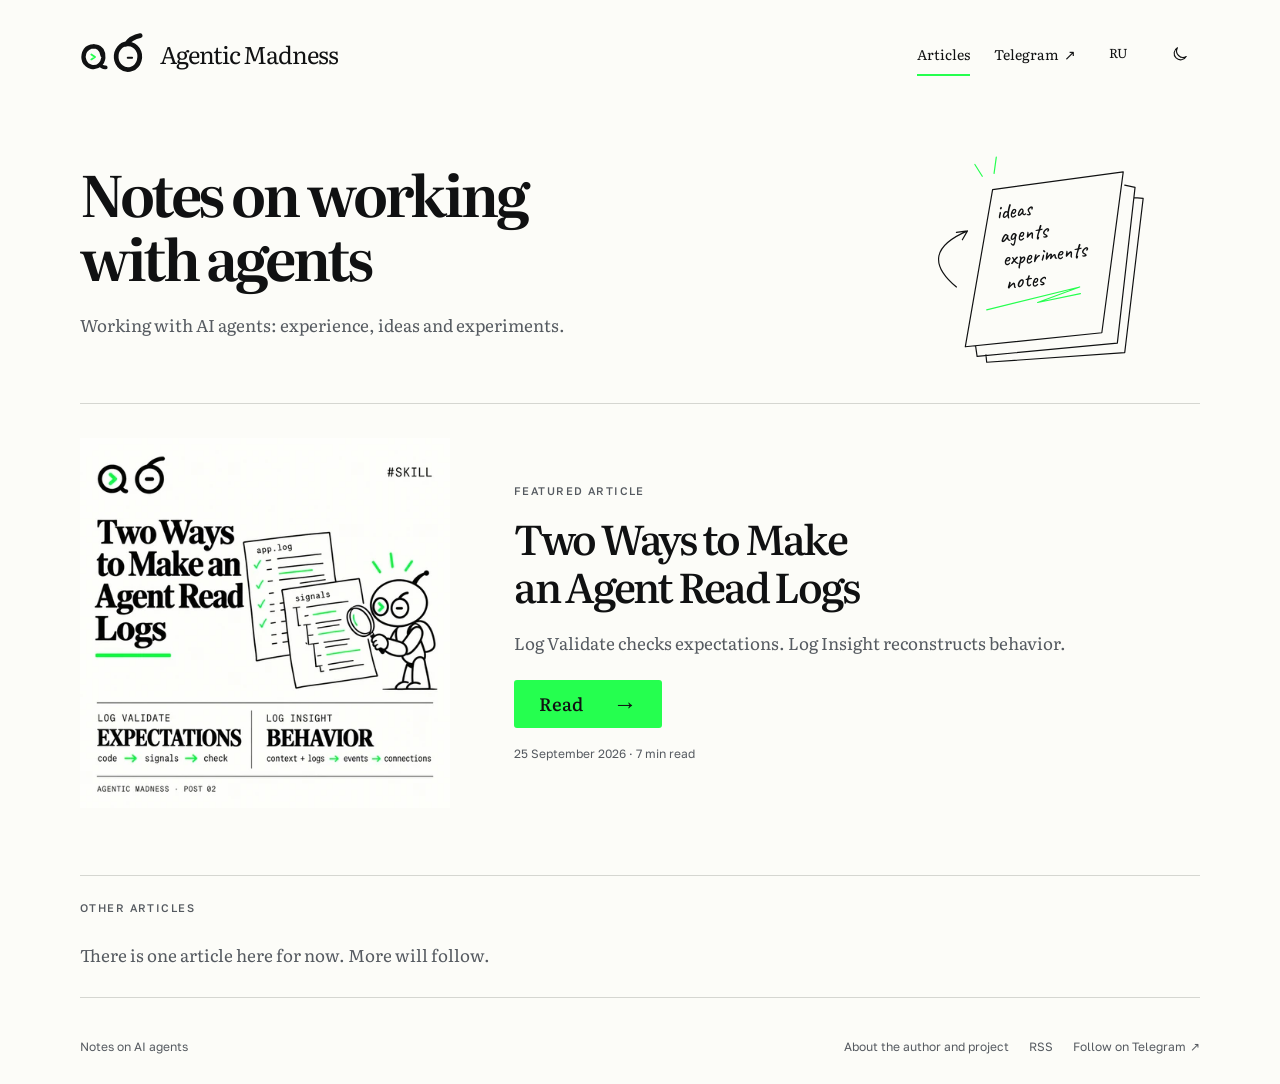
==== en/index.html @ c34b732c "Deploy agentic-madness.com" ====
<!DOCTYPE html><html lang="en" data-theme="light"><head><meta charset="utf-8"><meta name="viewport" content="width=device-width, initial-scale=1"><title>Agentic Madness — Practical Work with AI Agents</title><meta name="description" content="Working with AI agents: experience, ideas and experiments."><meta name="google-site-verification" content="QAlcIxzeUEj-Bz4RAMF-JlXkKNdyJYGy_0wqJb3vkJM"><meta name="yandex-verification" content="e8970f777efe10f8"><meta name="msvalidate.01" content="9D9E6ACCE65FF9F6845810A7A17249B0"><link rel="canonical" href="https://agentic-madness.com/en/"><link rel="alternate" hreflang="ru" href="https://agentic-madness.com/ru/"><link rel="alternate" hreflang="en" href="https://agentic-madness.com/en/"><link rel="alternate" hreflang="x-default" href="https://agentic-madness.com/en/"><link rel="icon" href="/favicon.svg" type="image/svg+xml"><link rel="alternate" type="application/rss+xml" title="Agentic Madness" href="/en/rss.xml"><meta property="og:type" content="website"><meta property="og:title" content="Agentic Madness — Practical Work with AI Agents"><meta property="og:description" content="Working with AI agents: experience, ideas and experiments."><meta property="og:url" content="https://agentic-madness.com/en/"><meta property="og:locale" content="en_US"><meta property="og:image" content="https://agentic-madness.com/media/02-log-analysis/cover-en.png"><meta property="og:image:alt" content="English cover — Two Ways to Make an Agent Read Logs, Log Validate and Log Insight"><meta property="og:image:width" content="1254"><meta property="og:image:height" content="1254"><meta name="twitter:card" content="summary_large_image"><meta name="twitter:title" content="Agentic Madness — Practical Work with AI Agents"><meta name="twitter:description" content="Working with AI agents: experience, ideas and experiments."><meta name="twitter:image" content="https://agentic-madness.com/media/02-log-analysis/cover-en.png"><meta name="twitter:image:alt" content="English cover — Two Ways to Make an Agent Read Logs, Log Validate and Log Insight"><script>
    // Set the saved choice before paint; first visits always start in light.
    let savedTheme;
    try { savedTheme = localStorage.getItem('ab-theme'); } catch {}
    document.documentElement.dataset.theme = savedTheme === 'dark' ? 'dark' : 'light';
  </script><link rel="stylesheet" href="/_astro/Base.CuRFUYdB.css"></head><body><div class="site"><a class="skip" href="#main">Skip to content</a><header class="site-head shell" id="top"><a class="brand" href="/en/" aria-label="Agentic Madness — home"><svg class="logo" viewBox="140 298 802 519" aria-hidden="true"><g transform="translate(-44.5 54)" fill="none" stroke-linecap="round" stroke-linejoin="round"><path d="M466 519 C458 437 397 395 323 411 C242 429 211 517 242 593 C274 669 371 692 434 638 C484 595 491 511 457 456 C424 405 349 392 286 429 C226 465 211 548 248 614" stroke="currentColor" stroke-width="53"></path><path d="M434 638 C452 661 477 674 507 671" stroke="currentColor" stroke-width="46"></path><path d="M674 430 C618 500 626 610 700 669 C780 733 897 689 926 586 C956 482 890 383 792 378 C743 375 701 394 674 430 M760 382 C805 323 868 287 939 274" stroke="currentColor" stroke-width="59"></path><path d="M327 509 L373 540 L327 571" stroke="#25FF4F" stroke-width="23"></path><path d="M782 550 H838" stroke="currentColor" stroke-width="23"></path></g></svg><span>Agentic Madness</span></a><div class="header-tools"><nav class="navigation" aria-label="Main navigation"><a class="active" href="/en/#posts">Articles</a><a class="external-link" href="https://t.me/agentic_madness" target="_blank" rel="noopener">Telegram <span class="external-arrow" aria-hidden="true">↗</span></a></nav><a class="language" href="/ru/" aria-label="Читать на русском" hreflang="ru" lang="ru"><span class="ink-link">RU</span></a><button class="theme-toggle" type="button" aria-label="Switch to dark theme" data-to-dark="Switch to dark theme" data-to-light="Switch to light theme" title="Switch to dark theme"><span class="moon"><svg viewBox="0 0 24 24" aria-hidden="true"><path d="M20.3 15.4A8.6 8.6 0 0 1 8.6 3.7 8.6 8.6 0 1 0 20.3 15.4Z"></path></svg></span><span class="sun"><svg viewBox="0 0 24 24" aria-hidden="true"><circle cx="12" cy="12" r="4"></circle><path d="M12 2v2m0 16v2M2 12h2m16 0h2M5 5l1.4 1.4m11.2 11.2L19 19M5 19l1.4-1.4M17.6 6.4 19 5"></path></svg></span></button></div></header><main id="main" class="home shell"><section class="sketch-intro"><div><h1>Notes on working with agents</h1><p>Working with AI agents: experience, ideas and experiments.</p></div><div class="notebook"><svg class="sketch sketch-notebook" data-ink-reveal viewBox="0 0 420 320" aria-hidden="true" focusable="false"><g fill="none" stroke="currentColor" stroke-width="1.6" stroke-linecap="round" stroke-linejoin="round"><path class="paper" d="M139 78 316 54 287 272 102 291Z M318 72l14 3-24 211-190 18-2-14 M331 89l12 1-25 209-187 13-1-10"/><path class="notebook-arrow" pathLength="1" d="M90 210q-55-46 15-76m-15 2 15-2-7 12"/><path class="green-pen notebook-underline" pathLength="1" d="m131 241 126-31-57 21 58-12"/><path class="green-pen" d="M125 60l-10-16m26 12 3-22"/><g class="hand-ink" lang="en" data-graphic-text fill="currentColor" stroke="none" transform="rotate(-7 200 160)"><text x="151" y="112">ideas</text><text x="151" y="144">agents</text><text x="151" y="176">experiments</text><text x="151" y="208">notes</text></g></g></svg>
</div></section><section class="lead-material" id="posts" aria-labelledby="feature-title"><a class="hero-sketch media-cover" href="/en/posts/two-ways-to-make-an-agent-read-logs/" aria-label="Read: Two Ways to Make an Agent Read Logs"><img class="cover-light" src="/media/02-log-analysis/cover-en.png.1254.webp" srcset="/media/02-log-analysis/cover-en.png.480.webp 480w, /media/02-log-analysis/cover-en.png.960.webp 960w, /media/02-log-analysis/cover-en.png.1254.webp 1254w" sizes="(max-width: 320px) calc(100vw - 40px), (max-width: 650px) 280px, (max-width: 1150px) calc(32vw - 23.04px), 370px" alt="English cover — Two Ways to Make an Agent Read Logs, Log Validate and Log Insight" width="1254" height="1254" fetchpriority="high"><img class="cover-dark" src="/media/02-log-analysis/cover-dark-en.png.1254.webp" srcset="/media/02-log-analysis/cover-dark-en.png.480.webp 480w, /media/02-log-analysis/cover-dark-en.png.960.webp 960w, /media/02-log-analysis/cover-dark-en.png.1254.webp 1254w" sizes="(max-width: 320px) calc(100vw - 40px), (max-width: 650px) 280px, (max-width: 1150px) calc(32vw - 23.04px), 370px" alt="" aria-hidden="true" width="1254" height="1254" fetchpriority="high" loading="lazy" decoding="async"></a><div class="feature-copy"><p class="kicker">Featured article</p><h2 id="feature-title"><a class="ink-link" href="/en/posts/two-ways-to-make-an-agent-read-logs/">Two Ways to Make an Agent Read Logs</a></h2><p class="teaser">Log Validate checks expectations. Log Insight reconstructs behavior.</p><a class="read" href="/en/posts/two-ways-to-make-an-agent-read-logs/">Read <span aria-hidden="true">→</span></a><p class="feature-meta"><time datetime="2026-09-25T00:00:00.000Z">25 September 2026</time> · 7 min read</p></div></section><section class="post-list" aria-labelledby="more-label"><h2 id="more-label" class="kicker">Other articles</h2><p class="post-empty">There is one article here for now. More will follow.</p></section></main><footer class="site-foot shell" data-astro-cid-nns7i3if><span data-astro-cid-nns7i3if>Notes on AI agents</span><div class="subscriptions" data-astro-cid-nns7i3if><a href="/en/about/" data-astro-cid-nns7i3if>About the author and project</a><a href="/en/rss.xml" data-astro-cid-nns7i3if>RSS</a><a class="external-link" href="https://t.me/agentic_madness" target="_blank" rel="noopener" data-astro-cid-nns7i3if>Follow on Telegram <span class="external-arrow" aria-hidden="true" data-astro-cid-nns7i3if>↗</span></a></div></footer></div><script type="module">var e=document.querySelector(`.theme-toggle`);if(e){let t=()=>{let t=document.documentElement.dataset.theme===`dark`?e.dataset.toLight:e.dataset.toDark;e.setAttribute(`aria-label`,t),e.title=t};e.addEventListener(`click`,()=>{let e=document.documentElement.dataset.theme===`dark`?`light`:`dark`;document.documentElement.dataset.themeMotion=`ready`,document.documentElement.dataset.theme=e;try{localStorage.setItem(`ab-theme`,e)}catch{}t()}),t()}if(!matchMedia(`(prefers-reduced-motion: reduce)`).matches){let e=new IntersectionObserver(t=>{for(let n of t)!n.isIntersecting||n.intersectionRatio<.2||(n.target.dataset.inkState=`drawn`,e.unobserve(n.target))},{threshold:.2});document.querySelectorAll(`[data-ink-reveal]`).forEach(t=>e.observe(t))}</script></body></html>
---- _astro/Base.CuRFUYdB.css ----
.site-foot[data-astro-cid-nns7i3if]{flex-wrap:wrap}.subscriptions[data-astro-cid-nns7i3if]{flex-wrap:wrap;gap:20px;display:flex}@font-face{font-family:Golos Text;font-style:normal;font-weight:400 900;font-display:swap;src:url(/_astro/font-01.mKek_fSS.woff2)format("woff2");unicode-range:U+301,U+400-45F,U+490-491,U+4B0-4B1,U+2116}@font-face{font-family:Golos Text;font-style:normal;font-weight:400 900;font-display:swap;src:url(/_astro/font-02.BS5oQT7X.woff2)format("woff2");unicode-range:U+??,U+131,U+152-153,U+2BB-2BC,U+2C6,U+2DA,U+2DC,U+304,U+308,U+329,U+2000-206F,U+20AC,U+2122,U+2191,U+2193,U+2212,U+2215,U+FEFF,U+FFFD}@font-face{font-family:Literata;font-style:normal;font-weight:400 900;font-display:swap;src:url(/_astro/font-03.DNk1XsNi.woff2)format("woff2");unicode-range:U+301,U+400-45F,U+490-491,U+4B0-4B1,U+2116}@font-face{font-family:Literata;font-style:normal;font-weight:400 900;font-display:swap;src:url(/_astro/font-04.Cedbco83.woff2)format("woff2");unicode-range:U+??,U+131,U+152-153,U+2BB-2BC,U+2C6,U+2DA,U+2DC,U+304,U+308,U+329,U+2000-206F,U+20AC,U+2122,U+2191,U+2193,U+2212,U+2215,U+FEFF,U+FFFD}@font-face{font-family:Caveat;font-style:normal;font-weight:400 700;font-display:swap;src:url(/_astro/caveat.8jBGxy3y.ttf)format("truetype")}:root{color-scheme:light;--bg:#fcfcf8;--fg:#101112;--dim:#555a60;--line:#d5d6d1;--soft:#f0f1eb;--green:#25ff4f;--focus:#08772a;--outside:#eeefe9;--grid:#c5c9c1;color:var(--fg);background:var(--bg);font-family:Golos Text,Arial,sans-serif}:root[data-theme=dark]{color-scheme:dark;--bg:#101112;--fg:#fcfcf8;--dim:#b8bcc1;--line:#34383b;--soft:#202326;--focus:#25ff4f;--outside:#08090a;--grid:#303438}*{box-sizing:border-box}body{margin:0}html{scroll-padding-top:24px}a{color:inherit;text-decoration:none}button{font:inherit;color:inherit}button,a,summary{touch-action:manipulation}h1,h2,h3,p{margin:0}button,summary{-webkit-tap-highlight-color:transparent}:focus-visible{outline:2px solid var(--focus);outline-offset:5px;border-radius:2px}::selection{color:#101112;background:#25ff4f}.skip{z-index:10;border:1px solid var(--fg);background:var(--bg);padding:12px 18px;position:absolute;top:12px;left:20px;transform:translateY(-180%)}.skip:focus{transform:none}.header-tools{align-items:center;gap:22px;display:flex}.navigation{align-items:center;gap:24px;font-size:13px;display:flex}.navigation a{align-items:center;min-height:44px;display:inline-flex}.navigation .active{box-shadow:inset 0 -2px var(--green)}.language{place-items:center;min-width:40px;height:44px;font-size:12px;display:grid}.theme-toggle{border:1px solid var(--line);cursor:pointer;background:0 0;border-radius:50%;place-items:center;width:40px;height:40px;display:grid}.theme-toggle svg{fill:none;stroke:currentColor;stroke-width:1.5px;stroke-linecap:round;stroke-linejoin:round;width:18px;height:18px;display:block}.sun,[data-theme=dark] .moon{display:none}[data-theme=dark] .sun{display:block}.kicker{letter-spacing:.06em;color:var(--dim);text-transform:uppercase;font:400 11px/1.5 Consolas,monospace}.meta{color:var(--dim);flex-wrap:wrap;gap:16px;font:12px/1.5 Golos Text,Arial,sans-serif;display:flex}.meta>span:first-child{font-family:Consolas,monospace}.feature-meta{color:var(--dim);font:12px/1.6 Golos Text,Arial,sans-serif}.cover{width:100%;height:auto;display:block}.cover-link{display:block}.mobile-contents{display:none}.prose{overflow-wrap:break-word}.prose a{text-decoration:underline;text-decoration-color:var(--dim);text-underline-offset:4px}.prose ul,.prose ol{padding-left:24px}.prose li+li{margin-top:10px}.prose li::marker{color:var(--dim)}.prose code{background:var(--soft);overflow-wrap:anywhere;border-radius:2px;padding:2px 5px;font:.85em/1.5 Consolas,monospace}.prose h2,.prose h3{scroll-margin-top:24px}.prose video{aspect-ratio:16/5;object-fit:contain;background:#fff;width:100%;height:auto;display:block}.video-start{cursor:pointer;text-underline-offset:4px;min-height:44px;text-decoration:underline;text-decoration-color:var(--dim);background:0 0;border:0;padding:12px 0;font:500 12px/1.5 Golos Text,Arial,sans-serif}.prose figcaption{color:var(--dim);margin-top:4px;font:12px/1.55 Golos Text,Arial,sans-serif}.site-foot{color:var(--dim);justify-content:space-between;gap:24px;font:12px/1.5 Golos Text,Arial,sans-serif;display:flex}.site-foot a{margin-block:-10px;padding-block:10px}.back-link{min-height:40px;padding-block:12px;font:12px/1.5 Golos Text,Arial,sans-serif;display:inline-block}.article-end{border-top:1px solid var(--line);justify-content:space-between;align-items:center;gap:20px;margin-top:42px;padding-top:22px;font:13px/1.5 Golos Text,Arial,sans-serif;display:flex}.article-end>a:first-child{padding-block:12px}@media (hover:hover){.entry:hover h3,.section-nav a:hover,.reading-route>a:hover{text-underline-offset:5px;text-decoration:underline}.theme-toggle:hover{border-color:var(--fg)}}@media (width<=650px){.header-tools{display:contents}.site-head{flex-wrap:wrap;align-content:start;gap:6px;padding-top:16px}.brand{min-height:44px;margin-right:auto}.navigation{flex-basis:100%;order:3;gap:24px;margin-top:3px}.language{min-width:34px}.theme-toggle{width:38px;height:38px}.meta{gap:10px 14px;font-size:11px}.site-foot{gap:16px;font-size:11px}.mobile-contents{border-block:1px solid var(--line);margin:24px 0 30px;font:14px/1.5 Golos Text,Arial,sans-serif;display:block}.mobile-contents summary{cursor:pointer;padding:16px 0}.mobile-contents nav{flex-direction:column;padding-bottom:14px;display:flex}.mobile-contents a{min-height:44px;padding:12px 0}.mobile-contents .subheading{padding-left:12px;font-size:12px}.article-end{flex-wrap:wrap}.prose figcaption{font-size:11px}}.site{flex-direction:column;min-height:100svh;display:flex}.shell{width:min(1120px,100% - 96px);margin-inline:auto}.site-head{justify-content:space-between;align-items:center;gap:28px;min-height:108px;display:flex}.brand{letter-spacing:-.045em;white-space:nowrap;align-items:center;gap:16px;font:400 24px/1.3 Literata,Georgia,serif;display:inline-flex}.brand svg{flex:none;width:64px;height:44px}.navigation{font-family:Literata,Georgia,serif;font-size:14px}.theme-toggle{border-color:#0000}.language{font-family:Literata,Georgia,serif;font-size:13px}.sketch-intro{border-bottom:1px solid var(--line);grid-template-columns:minmax(0,1fr) 310px;align-items:center;gap:58px;padding:24px 0 35px;display:grid}.sketch-intro h1{letter-spacing:-.055em;text-wrap:balance;max-width:740px;font:650 57px/1.12 Literata,Georgia,serif}.sketch-intro p{color:var(--dim);max-width:690px;margin-top:22px;font:17px/1.65 Literata,Georgia,serif}.sketch{width:100%;height:auto;display:block;overflow:visible}.hand-ink{font:500 29px Caveat,cursive}.hand-ink .file-label{font:14px Consolas,monospace}.paper{fill:var(--bg)}.green-pen{stroke:var(--green)}.accent-node{fill:var(--green);stroke:var(--fg)}.lead-material{grid-template-columns:370px minmax(0,1fr);align-items:center;gap:64px;padding:34px 0 39px;display:grid}.hero-sketch .hand-ink{font-size:25px}.lead-material h2{letter-spacing:-.055em;text-wrap:balance;max-width:650px;margin:14px 0 19px;font:550 41px/1.17 Literata,Georgia,serif}.kicker{letter-spacing:.13em;font:500 11px/1.5 Golos Text,Arial,sans-serif}.teaser{color:var(--dim);max-width:570px;font:17px/1.65 Literata,Georgia,serif}.read{background:var(--green);color:#101112;border-radius:3px;align-items:center;gap:30px;min-height:48px;margin-top:23px;padding:10px 25px;font:500 18px/1.5 Literata,Georgia,serif;display:inline-flex}.read span{font:24px/1 Caveat,cursive}.feature-meta{margin-top:16px}.site-foot{margin-top:auto;padding:40px 0 28px}.article-layout{grid-template-columns:minmax(0,750px) 205px;justify-content:center;gap:100px;padding-top:22px;display:grid}.article{min-width:0}.article-head .back-link{margin-bottom:12px}.article-head h1{letter-spacing:-.06em;text-wrap:balance;margin:18px 0 22px;font:650 51px/1.13 Literata,Georgia,serif}.article-deck{color:var(--dim);margin-bottom:36px;font:19px/1.65 Literata,Georgia,serif}.contents{padding-top:240px}.contents-inner{position:sticky;top:32px}.margin-note{color:var(--focus);border-left:1px solid var(--green);margin-bottom:48px;padding-left:18px;font:500 36px/1.04 Caveat,cursive;transform:rotate(-4deg)}.margin-note svg{fill:none;width:150px;height:40px;stroke:var(--green);stroke-width:1.7px;stroke-linecap:round;display:block}.contents nav{flex-direction:column;gap:5px;margin-top:13px;display:flex}.contents nav a{color:var(--dim);padding:7px 0;font:13px/1.5 Golos Text,Arial,sans-serif}.contents .subheading{padding-left:12px;font-size:11px}.to-top{color:var(--dim);margin-top:22px;padding-block:10px;font:12px/1.5 Golos Text,Arial,sans-serif;display:inline-block}.prose{font:400 18px/1.8 Literata,Georgia,serif}.prose>p,.prose>ul,.prose>ol{margin-bottom:23px}.prose h2{letter-spacing:-.045em;margin:43px 0 18px;font:550 34px/1.3 Literata,Georgia,serif}.prose h2:first-child{margin-top:0}.prose h3{letter-spacing:-.04em;margin:35px 0 18px;font:550 25px/1.35 Literata,Georgia,serif}.prose strong{font-weight:600}.prose blockquote{border-left:2px solid var(--green);margin:27px 0;padding:8px 0 8px 21px;font-size:18px;line-height:1.65}.prose figure{margin:30px 0}.chapter-drawing{max-width:620px;margin:26px auto 30px}.flow{width:100%;height:auto;display:block}.flow-labels{text-align:center;color:var(--dim);grid-template-columns:repeat(3,minmax(0,1fr));gap:16px;font:500 22px/1.3 Caveat,cursive;display:grid}@media (width<=1150px){.shell{width:calc(100% - 72px)}.sketch-intro{grid-template-columns:minmax(0,1fr) 240px;gap:40px}.sketch-intro h1{font-size:49px}.lead-material{grid-template-columns:32% minmax(0,1fr);gap:40px}.lead-material h2{font-size:37px}.article-layout{grid-template-columns:minmax(0,730px) 165px;gap:56px}.article-head h1{font-size:45px}.header-tools{gap:14px}.navigation{gap:19px}.brand{font-size:21px}.brand svg{width:56px;height:39px}.margin-note{font-size:32px}}@media (width<=900px){.brand{gap:12px;font-size:19px}.brand svg{width:48px;height:34px}.article-layout{max-width:730px;display:block}.contents{display:none}.mobile-contents{border-block:1px solid var(--line);margin:24px 0 30px;font:14px/1.5 Golos Text,Arial,sans-serif;display:block}.mobile-contents summary{cursor:pointer;padding:16px 0}.mobile-contents nav{flex-direction:column;padding-bottom:14px;display:flex}.mobile-contents a{min-height:44px;padding:12px 0}.mobile-contents .subheading{padding-left:12px;font-size:12px}.article-deck{margin-bottom:0}.sketch-intro{grid-template-columns:minmax(0,1fr) 190px;gap:20px}.sketch-intro h1{font-size:40px}.lead-material{gap:26px}.lead-material h2{font-size:33px}.sketch-intro p,.teaser{font-size:16px}}@media (width<=650px){.shell{width:calc(100% - 40px)}.site-head{min-height:119px}.brand{gap:9px;font-size:17px}.brand svg{width:42px;height:29px}.navigation{font-size:13px}.sketch-intro{padding:28px 0;display:block;position:relative}.sketch-intro h1{max-width:400px;font-size:37px;line-height:1.15}.sketch-intro p{max-width:400px;margin-top:16px;font-size:15px}.notebook{width:175px;margin:10px 0 -5px auto}.lead-material{flex-direction:column;align-items:stretch;gap:18px;padding:29px 0;display:flex}.hero-sketch{align-self:center;width:280px;max-width:100%}.feature-copy{order:-1}.lead-material h2{max-width:420px;margin:13px 0 17px;font-size:31px}.teaser{font-size:16px}.read{gap:22px;margin-top:20px;padding:9px 22px;font-size:16px}.feature-meta{margin-top:13px;font-size:11px}.article-layout{padding-top:18px}.article-head h1{margin:16px 0 20px;font-size:34px;line-height:1.17}.article-deck{font-size:17px;line-height:1.65}.prose{font-size:17px;line-height:1.8}.prose h2{margin-top:36px;font-size:29px}.prose h3{margin-top:30px;font-size:23px}.prose blockquote{padding-left:16px;font-size:17px}.prose figure{margin-block:25px}.chapter-drawing{margin:21px 0 25px}.flow-labels{gap:8px;font-size:18px}.site-foot{padding:34px 0 24px}}.entry .sketch path{stroke-width:4px}.media-cover{aspect-ratio:1;min-width:0;display:grid}.media-cover img{object-fit:contain;width:100%;height:100%;display:block}.media-cover:focus-visible{outline-offset:8px}.post-list{border-top:1px solid var(--line);margin-top:28px}.post-list>h2{padding:24px 0 8px}.post-empty{border-bottom:1px solid var(--line);color:var(--dim);padding:16px 0 28px;font:17px/1.65 Literata,Georgia,serif}.post-entry{border-bottom:1px solid var(--line);grid-template-columns:32px 100px minmax(0,1fr) 24px;align-items:center;gap:32px;padding:24px 0;display:grid}.post-entry img{width:100%;height:auto}.post-entry h3{letter-spacing:-.04em;font:500 26px/1.3 Literata,Georgia,serif}.post-entry p{color:var(--dim);margin-top:8px;font:16px/1.6 Literata,Georgia,serif}.post-entry>.post-arrow{color:var(--focus);font:30px Caveat,cursive}.post-entry .feature-meta{font:12px/1.6 Golos Text,Arial,sans-serif}.next-article{border-top:1px solid var(--line);gap:12px;margin-top:24px;padding-top:24px;font:22px/1.4 Literata,Georgia,serif;display:grid}.prose img{max-width:100%;height:auto;display:block}.prose pre{background:var(--soft);border:1px solid var(--line);max-width:100%;margin:25px 0;padding:18px;font:14px/1.65 Consolas,monospace;overflow-x:auto}.prose pre code{font:inherit;white-space:pre;overflow-wrap:normal;background:0 0;padding:0}.prose table{border-collapse:collapse;max-width:100%;margin:25px 0;font-size:15px;display:block;overflow-x:auto}.prose th,.prose td{border-bottom:1px solid var(--line);text-align:left;padding:12px 16px}.prose th{font-weight:600}@media (width<=650px){.post-entry{grid-template-columns:24px 56px minmax(0,1fr);gap:18px}.post-entry>.post-arrow{display:none}.post-entry h3{font-size:21px}.post-entry p{font-size:14px}.post-entry .feature-meta{font-size:11px}.next-article{font-size:20px}}.contents-label{-webkit-box-decoration-break:clone;box-decoration-break:clone;padding-bottom:6px}.contents nav a[aria-current=location],.mobile-contents a[aria-current=location]{color:var(--fg)}[aria-current=location] .contents-label{background-image:var(--contents-stroke);background-position:0 100%;background-repeat:no-repeat;background-size:100% 8px}:is(.contents,.mobile-contents) nav a:nth-child(4n+1){--contents-stroke:url("data:image/svg+xml,%3Csvg xmlns='http://www.w3.org/2000/svg' viewBox='0 0 180 10' preserveAspectRatio='none'%3E%3Cpath d='M2 6.6L43 5.7L87 5.5L133 4.9L178 5L175 6.3L132 6.8L87 7.2L43 7.4L3 7.6Z' fill='%2325FF4F'/%3E%3C/svg%3E")}:is(.contents,.mobile-contents) nav a:nth-child(4n+2){--contents-stroke:url("data:image/svg+xml,%3Csvg xmlns='http://www.w3.org/2000/svg' viewBox='0 0 180 10' preserveAspectRatio='none'%3E%3Cpath d='M3 4.7L47 4.9L91 5.4L138 5.5L177 6.1L176 7.2L137 7.2L90 7L46 6.9L4 5.7Z' fill='%2325FF4F'/%3E%3C/svg%3E")}:is(.contents,.mobile-contents) nav a:nth-child(4n+3){--contents-stroke:url("data:image/svg+xml,%3Csvg xmlns='http://www.w3.org/2000/svg' viewBox='0 0 180 10' preserveAspectRatio='none'%3E%3Cpath d='M2 5.9L50 5.4L103 5.7L148 5.2L176 5.4L174 6.5L147 6.8L103 7.5L49 7.2L3 6.9Z' fill='%2325FF4F'/%3E%3C/svg%3E")}:is(.contents,.mobile-contents) nav a:nth-child(4n+4){--contents-stroke:url("data:image/svg+xml,%3Csvg xmlns='http://www.w3.org/2000/svg' viewBox='0 0 180 10' preserveAspectRatio='none'%3E%3Cpath d='M4 5.2L46 5.6L96 5.3L140 5.8L175 5.5L172 6.5L139 7.3L95 6.9L45 7.4L5 6.2Z' fill='%2325FF4F'/%3E%3C/svg%3E")}.video-preview{position:relative}.prose .video-poster{object-fit:contain;opacity:1;pointer-events:none;background:#fff;width:100%;height:100%;position:absolute;inset:0}.prose .video-poster[hidden]{display:none}.media-cover>img{grid-area:1/1}.post-entry>img{grid-area:1/2}.cover-dark,:root[data-theme=dark] .cover-light{opacity:0;pointer-events:none}:root[data-theme=dark] .cover-dark{opacity:1}:root{--link-stroke:url("data:image/svg+xml,%3Csvg xmlns='http://www.w3.org/2000/svg' viewBox='0 0 180 10' preserveAspectRatio='none'%3E%3Cpath d='M2 6.6L43 5.7L87 5.5L133 4.9L178 5L175 6.3L132 6.8L87 7.2L43 7.4L3 7.6Z' fill='%2325FF4F'/%3E%3C/svg%3E")}.ink-link{background:var(--link-stroke) no-repeat left bottom / 0% 7px;-webkit-box-decoration-break:clone;box-decoration-break:clone;padding-bottom:.16em}a:focus-visible .ink-link,a.ink-link:focus-visible{background-size:100% 7px}.external-link{align-items:center;gap:.35em;display:inline-flex}.external-link:focus-visible{color:var(--focus)}.external-arrow,.read span{display:inline-block}.read:focus-visible span{transform:translate(4px)}.post-number{font-variant-numeric:tabular-nums;color:var(--dim);align-self:start;padding-top:5px;font:14px/1.5 Golos Text,Arial,sans-serif}.post-entry:focus-visible .post-arrow{opacity:1;transform:none}.article-note{float:right;border-left:1px solid var(--green);width:175px;color:var(--focus);margin:6px 0 18px 28px;padding-left:14px;font:500 28px/1.15 Caveat,cursive;transform:rotate(-2deg)}.article-note svg{fill:none;width:130px;height:18px;stroke:var(--green);stroke-width:2px;stroke-linecap:round;margin-top:5px;display:block}.prose :is(h2,h3,figure,.chapter-drawing){clear:both}@media (hover:hover){.external-link:hover{color:var(--focus)}a:hover .ink-link,a.ink-link:hover{background-size:100% 7px}.read:hover span{transform:translate(4px)}.post-entry .post-arrow{opacity:0;transform:translate(-5px)}.post-entry:is(:hover,:focus-visible) .post-arrow{opacity:1;transform:none}}@media (width<=650px){.post-number{font-size:11px}.article-note{float:none;width:fit-content;max-width:calc(100% - 18px);margin:22px 0 22px 18px;font-size:26px}}@media (prefers-reduced-motion:no-preference){.external-link{transition:color .18s ease-out}.external-arrow{transition:transform .18s ease-out}.external-link:focus-visible .external-arrow{transform:translate(2px,-2px)}@media (hover:hover){.external-link:hover .external-arrow{transform:translate(2px,-2px)}}.ink-link{transition:background-size .18s ease-out}.read span{transition:transform .18s ease-out}.post-entry .post-arrow{transition:opacity .18s ease-out,transform .18s ease-out}[aria-current=location] .contents-label{animation:.16s ease-out contents-ink}.sketch-notebook[data-ink-state=drawn] :is(.notebook-arrow,.notebook-underline),.article-note[data-ink-state=drawn] path{stroke-dasharray:1;animation:.42s ease-out backwards pen-stroke}.sketch-notebook[data-ink-state=drawn] .notebook-underline{animation-duration:.28s;animation-delay:.42s}:root[data-theme-motion=ready],:root[data-theme-motion=ready] :where(.paper,.accent-node,.kicker,.meta,.feature-meta,.sketch-intro p,.teaser,.post-entry p,.post-number,.post-empty,.article-deck,.contents nav a,.mobile-contents a,.margin-note,.article-note,.to-top,.back-link,.site-foot,.flow-labels,.prose figcaption,.prose code,.prose pre,.theme-toggle,.sketch-intro,.post-list,.post-entry,.article-end,.next-article,.mobile-contents){transition:color .18s ease-out,background-color .18s ease-out,border-color .18s ease-out,fill .18s ease-out,stroke .18s ease-out}:root[data-theme-motion=ready] .theme-toggle svg{animation:.2s ease-out theme-ink}:root[data-theme-motion=ready] :is(.cover-light,.cover-dark){transition:opacity .18s ease-out}}@keyframes pen-stroke{0%{stroke-dashoffset:1px}to{stroke-dashoffset:0}}@keyframes contents-ink{0%{background-size:0% 8px}to{background-size:100% 8px}}@keyframes theme-ink{0%{opacity:.5;transform:rotate(-25deg)}to{opacity:1;transform:rotate(0)}}@media (prefers-reduced-motion:reduce){.read:is(:hover,:focus-visible) span,.post-entry .post-arrow{transform:none}}
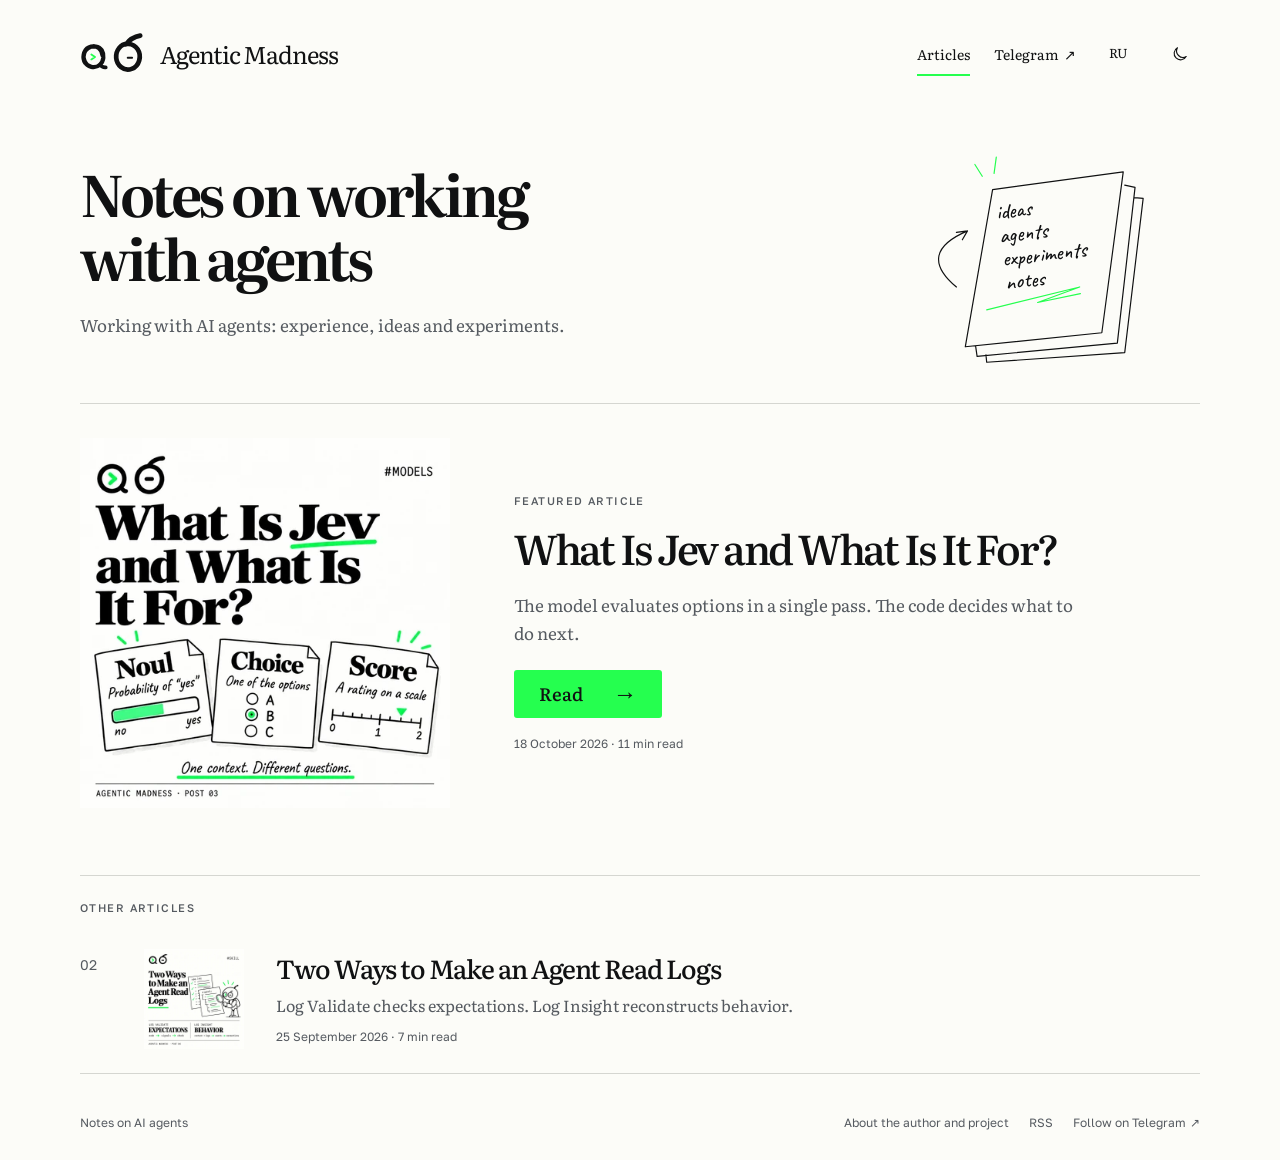
==== commit dd7710ec: "Deploy agentic-madness.com" ====
--- a/en/index.html
+++ b/en/index.html
@@ -1,7 +1,7 @@
-<!DOCTYPE html><html lang="en" data-theme="light"><head><meta charset="utf-8"><meta name="viewport" content="width=device-width, initial-scale=1"><title>Agentic Madness — Practical Work with AI Agents</title><meta name="description" content="Working with AI agents: experience, ideas and experiments."><meta name="google-site-verification" content="QAlcIxzeUEj-Bz4RAMF-JlXkKNdyJYGy_0wqJb3vkJM"><meta name="yandex-verification" content="e8970f777efe10f8"><meta name="msvalidate.01" content="9D9E6ACCE65FF9F6845810A7A17249B0"><link rel="canonical" href="https://agentic-madness.com/en/"><link rel="alternate" hreflang="ru" href="https://agentic-madness.com/ru/"><link rel="alternate" hreflang="en" href="https://agentic-madness.com/en/"><link rel="alternate" hreflang="x-default" href="https://agentic-madness.com/en/"><link rel="icon" href="/favicon.svg" type="image/svg+xml"><link rel="alternate" type="application/rss+xml" title="Agentic Madness" href="/en/rss.xml"><meta property="og:type" content="website"><meta property="og:title" content="Agentic Madness — Practical Work with AI Agents"><meta property="og:description" content="Working with AI agents: experience, ideas and experiments."><meta property="og:url" content="https://agentic-madness.com/en/"><meta property="og:locale" content="en_US"><meta property="og:image" content="https://agentic-madness.com/media/02-log-analysis/cover-en.png"><meta property="og:image:alt" content="English cover — Two Ways to Make an Agent Read Logs, Log Validate and Log Insight"><meta property="og:image:width" content="1254"><meta property="og:image:height" content="1254"><meta name="twitter:card" content="summary_large_image"><meta name="twitter:title" content="Agentic Madness — Practical Work with AI Agents"><meta name="twitter:description" content="Working with AI agents: experience, ideas and experiments."><meta name="twitter:image" content="https://agentic-madness.com/media/02-log-analysis/cover-en.png"><meta name="twitter:image:alt" content="English cover — Two Ways to Make an Agent Read Logs, Log Validate and Log Insight"><script>
+<!DOCTYPE html><html lang="en" data-theme="light"><head><meta charset="utf-8"><meta name="viewport" content="width=device-width, initial-scale=1"><title>Agentic Madness — Practical Work with AI Agents</title><meta name="description" content="Working with AI agents: experience, ideas and experiments."><meta name="google-site-verification" content="QAlcIxzeUEj-Bz4RAMF-JlXkKNdyJYGy_0wqJb3vkJM"><meta name="yandex-verification" content="e8970f777efe10f8"><meta name="msvalidate.01" content="9D9E6ACCE65FF9F6845810A7A17249B0"><link rel="canonical" href="https://agentic-madness.com/en/"><link rel="alternate" hreflang="ru" href="https://agentic-madness.com/ru/"><link rel="alternate" hreflang="en" href="https://agentic-madness.com/en/"><link rel="alternate" hreflang="x-default" href="https://agentic-madness.com/en/"><link rel="icon" href="/favicon.svg" type="image/svg+xml"><link rel="alternate" type="application/rss+xml" title="Agentic Madness" href="/en/rss.xml"><meta property="og:type" content="website"><meta property="og:title" content="Agentic Madness — Practical Work with AI Agents"><meta property="og:description" content="Working with AI agents: experience, ideas and experiments."><meta property="og:url" content="https://agentic-madness.com/en/"><meta property="og:locale" content="en_US"><meta property="og:image" content="https://agentic-madness.com/media/03-jev-01/covers/cover-en.png"><meta property="og:image:alt" content="What Is Jev and What Is It For: three cards for Noul, Choice and Score show a yes probability, an option choice and a rating scale."><meta property="og:image:width" content="1254"><meta property="og:image:height" content="1254"><meta name="twitter:card" content="summary_large_image"><meta name="twitter:title" content="Agentic Madness — Practical Work with AI Agents"><meta name="twitter:description" content="Working with AI agents: experience, ideas and experiments."><meta name="twitter:image" content="https://agentic-madness.com/media/03-jev-01/covers/cover-en.png"><meta name="twitter:image:alt" content="What Is Jev and What Is It For: three cards for Noul, Choice and Score show a yes probability, an option choice and a rating scale."><script>
     // Set the saved choice before paint; first visits always start in light.
     let savedTheme;
     try { savedTheme = localStorage.getItem('ab-theme'); } catch {}
     document.documentElement.dataset.theme = savedTheme === 'dark' ? 'dark' : 'light';
-  </script><link rel="stylesheet" href="/_astro/Base.CuRFUYdB.css"></head><body><div class="site"><a class="skip" href="#main">Skip to content</a><header class="site-head shell" id="top"><a class="brand" href="/en/" aria-label="Agentic Madness — home"><svg class="logo" viewBox="140 298 802 519" aria-hidden="true"><g transform="translate(-44.5 54)" fill="none" stroke-linecap="round" stroke-linejoin="round"><path d="M466 519 C458 437 397 395 323 411 C242 429 211 517 242 593 C274 669 371 692 434 638 C484 595 491 511 457 456 C424 405 349 392 286 429 C226 465 211 548 248 614" stroke="currentColor" stroke-width="53"></path><path d="M434 638 C452 661 477 674 507 671" stroke="currentColor" stroke-width="46"></path><path d="M674 430 C618 500 626 610 700 669 C780 733 897 689 926 586 C956 482 890 383 792 378 C743 375 701 394 674 430 M760 382 C805 323 868 287 939 274" stroke="currentColor" stroke-width="59"></path><path d="M327 509 L373 540 L327 571" stroke="#25FF4F" stroke-width="23"></path><path d="M782 550 H838" stroke="currentColor" stroke-width="23"></path></g></svg><span>Agentic Madness</span></a><div class="header-tools"><nav class="navigation" aria-label="Main navigation"><a class="active" href="/en/#posts">Articles</a><a class="external-link" href="https://t.me/agentic_madness" target="_blank" rel="noopener">Telegram <span class="external-arrow" aria-hidden="true">↗</span></a></nav><a class="language" href="/ru/" aria-label="Читать на русском" hreflang="ru" lang="ru"><span class="ink-link">RU</span></a><button class="theme-toggle" type="button" aria-label="Switch to dark theme" data-to-dark="Switch to dark theme" data-to-light="Switch to light theme" title="Switch to dark theme"><span class="moon"><svg viewBox="0 0 24 24" aria-hidden="true"><path d="M20.3 15.4A8.6 8.6 0 0 1 8.6 3.7 8.6 8.6 0 1 0 20.3 15.4Z"></path></svg></span><span class="sun"><svg viewBox="0 0 24 24" aria-hidden="true"><circle cx="12" cy="12" r="4"></circle><path d="M12 2v2m0 16v2M2 12h2m16 0h2M5 5l1.4 1.4m11.2 11.2L19 19M5 19l1.4-1.4M17.6 6.4 19 5"></path></svg></span></button></div></header><main id="main" class="home shell"><section class="sketch-intro"><div><h1>Notes on working with agents</h1><p>Working with AI agents: experience, ideas and experiments.</p></div><div class="notebook"><svg class="sketch sketch-notebook" data-ink-reveal viewBox="0 0 420 320" aria-hidden="true" focusable="false"><g fill="none" stroke="currentColor" stroke-width="1.6" stroke-linecap="round" stroke-linejoin="round"><path class="paper" d="M139 78 316 54 287 272 102 291Z M318 72l14 3-24 211-190 18-2-14 M331 89l12 1-25 209-187 13-1-10"/><path class="notebook-arrow" pathLength="1" d="M90 210q-55-46 15-76m-15 2 15-2-7 12"/><path class="green-pen notebook-underline" pathLength="1" d="m131 241 126-31-57 21 58-12"/><path class="green-pen" d="M125 60l-10-16m26 12 3-22"/><g class="hand-ink" lang="en" data-graphic-text fill="currentColor" stroke="none" transform="rotate(-7 200 160)"><text x="151" y="112">ideas</text><text x="151" y="144">agents</text><text x="151" y="176">experiments</text><text x="151" y="208">notes</text></g></g></svg>
-</div></section><section class="lead-material" id="posts" aria-labelledby="feature-title"><a class="hero-sketch media-cover" href="/en/posts/two-ways-to-make-an-agent-read-logs/" aria-label="Read: Two Ways to Make an Agent Read Logs"><img class="cover-light" src="/media/02-log-analysis/cover-en.png.1254.webp" srcset="/media/02-log-analysis/cover-en.png.480.webp 480w, /media/02-log-analysis/cover-en.png.960.webp 960w, /media/02-log-analysis/cover-en.png.1254.webp 1254w" sizes="(max-width: 320px) calc(100vw - 40px), (max-width: 650px) 280px, (max-width: 1150px) calc(32vw - 23.04px), 370px" alt="English cover — Two Ways to Make an Agent Read Logs, Log Validate and Log Insight" width="1254" height="1254" fetchpriority="high"><img class="cover-dark" src="/media/02-log-analysis/cover-dark-en.png.1254.webp" srcset="/media/02-log-analysis/cover-dark-en.png.480.webp 480w, /media/02-log-analysis/cover-dark-en.png.960.webp 960w, /media/02-log-analysis/cover-dark-en.png.1254.webp 1254w" sizes="(max-width: 320px) calc(100vw - 40px), (max-width: 650px) 280px, (max-width: 1150px) calc(32vw - 23.04px), 370px" alt="" aria-hidden="true" width="1254" height="1254" fetchpriority="high" loading="lazy" decoding="async"></a><div class="feature-copy"><p class="kicker">Featured article</p><h2 id="feature-title"><a class="ink-link" href="/en/posts/two-ways-to-make-an-agent-read-logs/">Two Ways to Make an Agent Read Logs</a></h2><p class="teaser">Log Validate checks expectations. Log Insight reconstructs behavior.</p><a class="read" href="/en/posts/two-ways-to-make-an-agent-read-logs/">Read <span aria-hidden="true">→</span></a><p class="feature-meta"><time datetime="2026-09-25T00:00:00.000Z">25 September 2026</time> · 7 min read</p></div></section><section class="post-list" aria-labelledby="more-label"><h2 id="more-label" class="kicker">Other articles</h2><p class="post-empty">There is one article here for now. More will follow.</p></section></main><footer class="site-foot shell" data-astro-cid-nns7i3if><span data-astro-cid-nns7i3if>Notes on AI agents</span><div class="subscriptions" data-astro-cid-nns7i3if><a href="/en/about/" data-astro-cid-nns7i3if>About the author and project</a><a href="/en/rss.xml" data-astro-cid-nns7i3if>RSS</a><a class="external-link" href="https://t.me/agentic_madness" target="_blank" rel="noopener" data-astro-cid-nns7i3if>Follow on Telegram <span class="external-arrow" aria-hidden="true" data-astro-cid-nns7i3if>↗</span></a></div></footer></div><script type="module">var e=document.querySelector(`.theme-toggle`);if(e){let t=()=>{let t=document.documentElement.dataset.theme===`dark`?e.dataset.toLight:e.dataset.toDark;e.setAttribute(`aria-label`,t),e.title=t};e.addEventListener(`click`,()=>{let e=document.documentElement.dataset.theme===`dark`?`light`:`dark`;document.documentElement.dataset.themeMotion=`ready`,document.documentElement.dataset.theme=e;try{localStorage.setItem(`ab-theme`,e)}catch{}t()}),t()}if(!matchMedia(`(prefers-reduced-motion: reduce)`).matches){let e=new IntersectionObserver(t=>{for(let n of t)!n.isIntersecting||n.intersectionRatio<.2||(n.target.dataset.inkState=`drawn`,e.unobserve(n.target))},{threshold:.2});document.querySelectorAll(`[data-ink-reveal]`).forEach(t=>e.observe(t))}</script></body></html>+  </script><link rel="stylesheet" href="/_astro/Base.DkuzZ1Ej.css"></head><body><div class="site"><a class="skip" href="#main">Skip to content</a><header class="site-head shell" id="top"><a class="brand" href="/en/" aria-label="Agentic Madness — home"><svg class="logo" viewBox="140 298 802 519" aria-hidden="true"><g transform="translate(-44.5 54)" fill="none" stroke-linecap="round" stroke-linejoin="round"><path d="M466 519 C458 437 397 395 323 411 C242 429 211 517 242 593 C274 669 371 692 434 638 C484 595 491 511 457 456 C424 405 349 392 286 429 C226 465 211 548 248 614" stroke="currentColor" stroke-width="53"></path><path d="M434 638 C452 661 477 674 507 671" stroke="currentColor" stroke-width="46"></path><path d="M674 430 C618 500 626 610 700 669 C780 733 897 689 926 586 C956 482 890 383 792 378 C743 375 701 394 674 430 M760 382 C805 323 868 287 939 274" stroke="currentColor" stroke-width="59"></path><path d="M327 509 L373 540 L327 571" stroke="#25FF4F" stroke-width="23"></path><path d="M782 550 H838" stroke="currentColor" stroke-width="23"></path></g></svg><span>Agentic Madness</span></a><div class="header-tools"><nav class="navigation" aria-label="Main navigation"><a class="active" href="/en/#posts">Articles</a><a class="external-link" href="https://t.me/agentic_madness" target="_blank" rel="noopener">Telegram <span class="external-arrow" aria-hidden="true">↗</span></a></nav><a class="language" href="/ru/" aria-label="Читать на русском" hreflang="ru" lang="ru"><span class="ink-link">RU</span></a><button class="theme-toggle" type="button" aria-label="Switch to dark theme" data-to-dark="Switch to dark theme" data-to-light="Switch to light theme" title="Switch to dark theme"><span class="moon"><svg viewBox="0 0 24 24" aria-hidden="true"><path d="M20.3 15.4A8.6 8.6 0 0 1 8.6 3.7 8.6 8.6 0 1 0 20.3 15.4Z"></path></svg></span><span class="sun"><svg viewBox="0 0 24 24" aria-hidden="true"><circle cx="12" cy="12" r="4"></circle><path d="M12 2v2m0 16v2M2 12h2m16 0h2M5 5l1.4 1.4m11.2 11.2L19 19M5 19l1.4-1.4M17.6 6.4 19 5"></path></svg></span></button></div></header><main id="main" class="home shell"><section class="sketch-intro"><div><h1>Notes on working with agents</h1><p>Working with AI agents: experience, ideas and experiments.</p></div><div class="notebook"><svg class="sketch sketch-notebook" data-ink-reveal viewBox="0 0 420 320" aria-hidden="true" focusable="false"><g fill="none" stroke="currentColor" stroke-width="1.6" stroke-linecap="round" stroke-linejoin="round"><path class="paper" d="M139 78 316 54 287 272 102 291Z M318 72l14 3-24 211-190 18-2-14 M331 89l12 1-25 209-187 13-1-10"/><path class="notebook-arrow" pathLength="1" d="M90 210q-55-46 15-76m-15 2 15-2-7 12"/><path class="green-pen notebook-underline" pathLength="1" d="m131 241 126-31-57 21 58-12"/><path class="green-pen" d="M125 60l-10-16m26 12 3-22"/><g class="hand-ink" lang="en" data-graphic-text fill="currentColor" stroke="none" transform="rotate(-7 200 160)"><text x="151" y="112">ideas</text><text x="151" y="144">agents</text><text x="151" y="176">experiments</text><text x="151" y="208">notes</text></g></g></svg>
+</div></section><section class="lead-material" id="posts" aria-labelledby="feature-title"><a class="hero-sketch media-cover" href="/en/posts/what-is-jev-and-what-is-it-for/" aria-label="Read: What Is Jev and What Is It For?"><img class="cover-light" src="/media/03-jev-01/covers/cover-en.png.1254.webp" srcset="/media/03-jev-01/covers/cover-en.png.480.webp 480w, /media/03-jev-01/covers/cover-en.png.960.webp 960w, /media/03-jev-01/covers/cover-en.png.1254.webp 1254w" sizes="(max-width: 320px) calc(100vw - 40px), (max-width: 650px) 280px, (max-width: 1150px) calc(32vw - 23.04px), 370px" alt="What Is Jev and What Is It For: three cards for Noul, Choice and Score show a yes probability, an option choice and a rating scale." width="1254" height="1254" fetchpriority="high"><img class="cover-dark" src="/media/03-jev-01/covers/cover-dark-en.png.1254.webp" srcset="/media/03-jev-01/covers/cover-dark-en.png.480.webp 480w, /media/03-jev-01/covers/cover-dark-en.png.960.webp 960w, /media/03-jev-01/covers/cover-dark-en.png.1254.webp 1254w" sizes="(max-width: 320px) calc(100vw - 40px), (max-width: 650px) 280px, (max-width: 1150px) calc(32vw - 23.04px), 370px" alt="" aria-hidden="true" width="1254" height="1254" fetchpriority="high" loading="lazy" decoding="async"></a><div class="feature-copy"><p class="kicker">Featured article</p><h2 id="feature-title"><a class="ink-link" href="/en/posts/what-is-jev-and-what-is-it-for/">What Is Jev and What Is It For?</a></h2><p class="teaser">The model evaluates options in a single pass. The code decides what to do next.</p><a class="read" href="/en/posts/what-is-jev-and-what-is-it-for/">Read <span aria-hidden="true">→</span></a><p class="feature-meta"><time datetime="2026-10-18T00:00:00.000Z">18 October 2026</time> · 11 min read</p></div></section><section class="post-list" aria-labelledby="more-label"><h2 id="more-label" class="kicker">Other articles</h2><a class="post-entry" href="/en/posts/two-ways-to-make-an-agent-read-logs/"><span class="post-number" aria-hidden="true">02</span><img class="cover-light" src="/media/02-log-analysis/cover-en.png.1254.webp" srcset="/media/02-log-analysis/cover-en.png.480.webp 480w, /media/02-log-analysis/cover-en.png.960.webp 960w, /media/02-log-analysis/cover-en.png.1254.webp 1254w" sizes="(max-width: 650px) 56px, 100px" alt="English cover — Two Ways to Make an Agent Read Logs, Log Validate and Log Insight" width="1254" height="1254" loading="lazy" decoding="async"><img class="cover-dark" src="/media/02-log-analysis/cover-dark-en.png.1254.webp" srcset="/media/02-log-analysis/cover-dark-en.png.480.webp 480w, /media/02-log-analysis/cover-dark-en.png.960.webp 960w, /media/02-log-analysis/cover-dark-en.png.1254.webp 1254w" sizes="(max-width: 650px) 56px, 100px" alt="" aria-hidden="true" width="1254" height="1254" loading="lazy" decoding="async"><div><h3><span class="ink-link">Two Ways to Make an Agent Read Logs</span></h3><p>Log Validate checks expectations. Log Insight reconstructs behavior.</p><p class="feature-meta"><time datetime="2026-09-25T00:00:00.000Z">25 September 2026</time> · 7 min read</p></div><span class="post-arrow" aria-hidden="true">→</span></a></section></main><footer class="site-foot shell" data-astro-cid-nns7i3if><span data-astro-cid-nns7i3if>Notes on AI agents</span><div class="subscriptions" data-astro-cid-nns7i3if><a href="/en/about/" data-astro-cid-nns7i3if>About the author and project</a><a href="/en/rss.xml" data-astro-cid-nns7i3if>RSS</a><a class="external-link" href="https://t.me/agentic_madness" target="_blank" rel="noopener" data-astro-cid-nns7i3if>Follow on Telegram <span class="external-arrow" aria-hidden="true" data-astro-cid-nns7i3if>↗</span></a></div></footer></div><script type="module">var e=document.querySelector(`.theme-toggle`);if(e){let t=()=>{let t=document.documentElement.dataset.theme===`dark`?e.dataset.toLight:e.dataset.toDark;e.setAttribute(`aria-label`,t),e.title=t};e.addEventListener(`click`,()=>{let e=document.documentElement.dataset.theme===`dark`?`light`:`dark`;document.documentElement.dataset.themeMotion=`ready`,document.documentElement.dataset.theme=e;try{localStorage.setItem(`ab-theme`,e)}catch{}t()}),t()}if(!matchMedia(`(prefers-reduced-motion: reduce)`).matches){let e=new IntersectionObserver(t=>{for(let n of t)!n.isIntersecting||n.intersectionRatio<.2||(n.target.dataset.inkState=`drawn`,e.unobserve(n.target))},{threshold:.2});document.querySelectorAll(`[data-ink-reveal]`).forEach(t=>e.observe(t))}</script></body></html>
--- a/_astro/Base.DkuzZ1Ej.css
+++ b/_astro/Base.DkuzZ1Ej.css
@@ -0,0 +1 @@
+.site-foot[data-astro-cid-nns7i3if]{flex-wrap:wrap}.subscriptions[data-astro-cid-nns7i3if]{flex-wrap:wrap;gap:20px;display:flex}@font-face{font-family:Golos Text;font-style:normal;font-weight:400 900;font-display:swap;src:url(/_astro/font-01.mKek_fSS.woff2)format("woff2");unicode-range:U+301,U+400-45F,U+490-491,U+4B0-4B1,U+2116}@font-face{font-family:Golos Text;font-style:normal;font-weight:400 900;font-display:swap;src:url(/_astro/font-02.BS5oQT7X.woff2)format("woff2");unicode-range:U+??,U+131,U+152-153,U+2BB-2BC,U+2C6,U+2DA,U+2DC,U+304,U+308,U+329,U+2000-206F,U+20AC,U+2122,U+2191,U+2193,U+2212,U+2215,U+FEFF,U+FFFD}@font-face{font-family:Literata;font-style:normal;font-weight:400 900;font-display:swap;src:url(/_astro/font-03.DNk1XsNi.woff2)format("woff2");unicode-range:U+301,U+400-45F,U+490-491,U+4B0-4B1,U+2116}@font-face{font-family:Literata;font-style:normal;font-weight:400 900;font-display:swap;src:url(/_astro/font-04.Cedbco83.woff2)format("woff2");unicode-range:U+??,U+131,U+152-153,U+2BB-2BC,U+2C6,U+2DA,U+2DC,U+304,U+308,U+329,U+2000-206F,U+20AC,U+2122,U+2191,U+2193,U+2212,U+2215,U+FEFF,U+FFFD}@font-face{font-family:Caveat;font-style:normal;font-weight:400 700;font-display:swap;src:url(/_astro/caveat.8jBGxy3y.ttf)format("truetype")}:root{color-scheme:light;--bg:#fcfcf8;--fg:#101112;--dim:#555a60;--line:#d5d6d1;--soft:#f0f1eb;--green:#25ff4f;--focus:#08772a;--outside:#eeefe9;--grid:#c5c9c1;color:var(--fg);background:var(--bg);font-family:Golos Text,Arial,sans-serif}:root[data-theme=dark]{color-scheme:dark;--bg:#101112;--fg:#fcfcf8;--dim:#b8bcc1;--line:#34383b;--soft:#202326;--focus:#25ff4f;--outside:#08090a;--grid:#303438}*{box-sizing:border-box}body{margin:0}html{scroll-padding-top:24px}a{color:inherit;text-decoration:none}button{font:inherit;color:inherit}button,a,summary{touch-action:manipulation}h1,h2,h3,p{margin:0}button,summary{-webkit-tap-highlight-color:transparent}:focus-visible{outline:2px solid var(--focus);outline-offset:5px;border-radius:2px}::selection{color:var(--fg);background:#25ff4f4d}.skip{z-index:10;border:1px solid var(--fg);background:var(--bg);padding:12px 18px;position:absolute;top:12px;left:20px;transform:translateY(-180%)}.skip:focus{transform:none}.header-tools{align-items:center;gap:22px;display:flex}.navigation{align-items:center;gap:24px;font-size:13px;display:flex}.navigation a{align-items:center;min-height:44px;display:inline-flex}.navigation .active{box-shadow:inset 0 -2px var(--green)}.language{place-items:center;min-width:40px;height:44px;font-size:12px;display:grid}.theme-toggle{border:1px solid var(--line);cursor:pointer;background:0 0;border-radius:50%;place-items:center;width:40px;height:40px;display:grid}.theme-toggle svg{fill:none;stroke:currentColor;stroke-width:1.5px;stroke-linecap:round;stroke-linejoin:round;width:18px;height:18px;display:block}.sun,[data-theme=dark] .moon{display:none}[data-theme=dark] .sun{display:block}.kicker{letter-spacing:.06em;color:var(--dim);text-transform:uppercase;font:400 11px/1.5 Consolas,monospace}.meta{color:var(--dim);flex-wrap:wrap;gap:16px;font:12px/1.5 Golos Text,Arial,sans-serif;display:flex}.meta>span:first-child{font-family:Consolas,monospace}.feature-meta{color:var(--dim);font:12px/1.6 Golos Text,Arial,sans-serif}.cover{width:100%;height:auto;display:block}.cover-link{display:block}.mobile-contents{display:none}.prose{overflow-wrap:break-word}.prose a{text-decoration:underline;text-decoration-color:var(--dim);text-underline-offset:4px}.prose ul,.prose ol{padding-left:24px}.prose li+li{margin-top:10px}.prose li::marker{color:var(--dim)}.prose code{background:var(--soft);overflow-wrap:anywhere;border-radius:2px;padding:2px 5px;font:.85em/1.5 Consolas,monospace}.prose h2,.prose h3{scroll-margin-top:24px}.prose video{object-fit:contain;background:#fff;width:100%;height:auto;display:block}.prose figcaption{color:var(--dim);margin-top:4px;font:12px/1.55 Golos Text,Arial,sans-serif}.site-foot{color:var(--dim);justify-content:space-between;gap:24px;font:12px/1.5 Golos Text,Arial,sans-serif;display:flex}.site-foot a{margin-block:-10px;padding-block:10px}.back-link{min-height:40px;padding-block:12px;font:12px/1.5 Golos Text,Arial,sans-serif;display:inline-block}.article-end{border-top:1px solid var(--line);justify-content:space-between;align-items:center;gap:20px;margin-top:42px;padding-top:22px;font:13px/1.5 Golos Text,Arial,sans-serif;display:flex}.article-end>a:first-child{padding-block:12px}@media (hover:hover){.entry:hover h3,.section-nav a:hover,.reading-route>a:hover{text-underline-offset:5px;text-decoration:underline}.theme-toggle:hover{border-color:var(--fg)}}@media (width<=650px){.header-tools{display:contents}.site-head{flex-wrap:wrap;align-content:start;gap:6px;padding-top:16px}.brand{min-height:44px;margin-right:auto}.navigation{flex-basis:100%;order:3;gap:24px;margin-top:3px}.language{min-width:34px}.theme-toggle{width:38px;height:38px}.meta{gap:10px 14px;font-size:11px}.site-foot{gap:16px;font-size:11px}.mobile-contents{border-block:1px solid var(--line);margin:24px 0 30px;font:14px/1.5 Golos Text,Arial,sans-serif;display:block}.mobile-contents summary{cursor:pointer;padding:16px 0}.mobile-contents nav{flex-direction:column;padding-bottom:14px;display:flex}.mobile-contents a{min-height:44px;padding:12px 0}.mobile-contents .subheading{padding-left:12px;font-size:12px}.article-end{flex-wrap:wrap}.prose figcaption{font-size:11px}}.site{flex-direction:column;min-height:100svh;display:flex}.shell{width:min(1120px,100% - 96px);margin-inline:auto}.site-head{justify-content:space-between;align-items:center;gap:28px;min-height:108px;display:flex}.brand{letter-spacing:-.045em;white-space:nowrap;align-items:center;gap:16px;font:400 24px/1.3 Literata,Georgia,serif;display:inline-flex}.brand svg{flex:none;width:64px;height:44px}.navigation{font-family:Literata,Georgia,serif;font-size:14px}.theme-toggle{border-color:#0000}.language{font-family:Literata,Georgia,serif;font-size:13px}.sketch-intro{border-bottom:1px solid var(--line);grid-template-columns:minmax(0,1fr) 310px;align-items:center;gap:58px;padding:24px 0 35px;display:grid}.sketch-intro h1{letter-spacing:-.055em;text-wrap:balance;max-width:740px;font:650 57px/1.12 Literata,Georgia,serif}.sketch-intro p{color:var(--dim);max-width:690px;margin-top:22px;font:17px/1.65 Literata,Georgia,serif}.sketch{width:100%;height:auto;display:block;overflow:visible}.hand-ink{font:500 29px Caveat,cursive}.hand-ink .file-label{font:14px Consolas,monospace}.paper{fill:var(--bg)}.green-pen{stroke:var(--green)}.accent-node{fill:var(--green);stroke:var(--fg)}.lead-material{grid-template-columns:370px minmax(0,1fr);align-items:center;gap:64px;padding:34px 0 39px;display:grid}.hero-sketch .hand-ink{font-size:25px}.lead-material h2{letter-spacing:-.055em;text-wrap:balance;max-width:650px;margin:14px 0 19px;font:550 41px/1.17 Literata,Georgia,serif}.kicker{letter-spacing:.13em;font:500 11px/1.5 Golos Text,Arial,sans-serif}.teaser{color:var(--dim);max-width:570px;font:17px/1.65 Literata,Georgia,serif}.read{background:var(--green);color:#101112;border-radius:3px;align-items:center;gap:30px;min-height:48px;margin-top:23px;padding:10px 25px;font:500 18px/1.5 Literata,Georgia,serif;display:inline-flex}.read span{font:24px/1 Caveat,cursive}.feature-meta{margin-top:16px}.site-foot{margin-top:auto;padding:40px 0 28px}.article-layout{grid-template-columns:minmax(0,750px) 205px;justify-content:center;gap:100px;padding-top:22px;display:grid}.article{min-width:0}.article-head .back-link{margin-bottom:12px}.article-head h1{letter-spacing:-.06em;text-wrap:balance;margin:18px 0 22px;font:650 51px/1.13 Literata,Georgia,serif}.article-deck{color:var(--dim);margin-bottom:36px;font:19px/1.65 Literata,Georgia,serif}.contents{padding-top:240px}.contents-inner{position:sticky;top:32px}.margin-note{color:var(--focus);border-left:1px solid var(--green);margin-bottom:48px;padding-left:18px;font:500 36px/1.04 Caveat,cursive;transform:rotate(-4deg)}.margin-note svg{fill:none;width:150px;height:40px;stroke:var(--green);stroke-width:1.7px;stroke-linecap:round;display:block}.contents nav{flex-direction:column;gap:5px;margin-top:13px;display:flex}.contents nav a{color:var(--dim);padding:7px 0;font:13px/1.5 Golos Text,Arial,sans-serif}.contents .subheading{padding-left:12px;font-size:11px}.to-top{color:var(--dim);margin-top:22px;padding-block:10px;font:12px/1.5 Golos Text,Arial,sans-serif;display:inline-block}.prose{font:400 18px/1.8 Literata,Georgia,serif}.prose>p,.prose>ul,.prose>ol{margin-bottom:23px}.prose h2{letter-spacing:-.045em;margin:43px 0 18px;font:550 34px/1.3 Literata,Georgia,serif}.prose h2:first-child{margin-top:0}.prose h3{letter-spacing:-.04em;margin:35px 0 18px;font:550 25px/1.35 Literata,Georgia,serif}.prose strong{font-weight:600}.prose blockquote{border-left:2px solid var(--green);margin:27px 0;padding:8px 0 8px 21px;font-size:18px;line-height:1.65}.prose figure{margin:30px 0}.chapter-drawing{max-width:620px;margin:26px auto 30px}.flow{width:100%;height:auto;display:block}.flow-labels{text-align:center;color:var(--dim);grid-template-columns:repeat(3,minmax(0,1fr));gap:16px;font:500 22px/1.3 Caveat,cursive;display:grid}@media (width<=1150px){.shell{width:calc(100% - 72px)}.sketch-intro{grid-template-columns:minmax(0,1fr) 240px;gap:40px}.sketch-intro h1{font-size:49px}.lead-material{grid-template-columns:32% minmax(0,1fr);gap:40px}.lead-material h2{font-size:37px}.article-layout{grid-template-columns:minmax(0,730px) 165px;gap:56px}.article-head h1{font-size:45px}.header-tools{gap:14px}.navigation{gap:19px}.brand{font-size:21px}.brand svg{width:56px;height:39px}.margin-note{font-size:32px}}@media (width<=900px){.brand{gap:12px;font-size:19px}.brand svg{width:48px;height:34px}.article-layout{max-width:730px;display:block}.contents{display:none}.mobile-contents{border-block:1px solid var(--line);margin:24px 0 30px;font:14px/1.5 Golos Text,Arial,sans-serif;display:block}.mobile-contents summary{cursor:pointer;padding:16px 0}.mobile-contents nav{flex-direction:column;padding-bottom:14px;display:flex}.mobile-contents a{min-height:44px;padding:12px 0}.mobile-contents .subheading{padding-left:12px;font-size:12px}.article-deck{margin-bottom:0}.sketch-intro{grid-template-columns:minmax(0,1fr) 190px;gap:20px}.sketch-intro h1{font-size:40px}.lead-material{gap:26px}.lead-material h2{font-size:33px}.sketch-intro p,.teaser{font-size:16px}}@media (width<=650px){.shell{width:calc(100% - 40px)}.site-head{min-height:119px}.brand{gap:9px;font-size:17px}.brand svg{width:42px;height:29px}.navigation{font-size:13px}.sketch-intro{padding:28px 0;display:block;position:relative}.sketch-intro h1{max-width:400px;font-size:37px;line-height:1.15}.sketch-intro p{max-width:400px;margin-top:16px;font-size:15px}.notebook{width:175px;margin:10px 0 -5px auto}.lead-material{flex-direction:column;align-items:stretch;gap:18px;padding:29px 0;display:flex}.hero-sketch{align-self:center;width:280px;max-width:100%}.feature-copy{order:-1}.lead-material h2{max-width:420px;margin:13px 0 17px;font-size:31px}.teaser{font-size:16px}.read{gap:22px;margin-top:20px;padding:9px 22px;font-size:16px}.feature-meta{margin-top:13px;font-size:11px}.article-layout{padding-top:18px}.article-head h1{margin:16px 0 20px;font-size:34px;line-height:1.17}.article-deck{font-size:17px;line-height:1.65}.prose{font-size:17px;line-height:1.8}.prose h2{margin-top:36px;font-size:29px}.prose h3{margin-top:30px;font-size:23px}.prose blockquote{padding-left:16px;font-size:17px}.prose figure{margin-block:25px}.chapter-drawing{margin:21px 0 25px}.flow-labels{gap:8px;font-size:18px}.site-foot{padding:34px 0 24px}}.entry .sketch path{stroke-width:4px}.media-cover{aspect-ratio:1;min-width:0;display:grid}.media-cover img{object-fit:contain;width:100%;height:100%;display:block}.media-cover:focus-visible{outline-offset:8px}.post-list{border-top:1px solid var(--line);margin-top:28px}.post-list>h2{padding:24px 0 8px}.post-empty{border-bottom:1px solid var(--line);color:var(--dim);padding:16px 0 28px;font:17px/1.65 Literata,Georgia,serif}.post-entry{border-bottom:1px solid var(--line);grid-template-columns:32px 100px minmax(0,1fr) 24px;align-items:center;gap:32px;padding:24px 0;display:grid}.post-entry img{width:100%;height:auto}.post-entry h3{letter-spacing:-.04em;font:500 26px/1.3 Literata,Georgia,serif}.post-entry p{color:var(--dim);margin-top:8px;font:16px/1.6 Literata,Georgia,serif}.post-entry>.post-arrow{color:var(--focus);font:30px Caveat,cursive}.post-entry .feature-meta{font:12px/1.6 Golos Text,Arial,sans-serif}.next-article{border-top:1px solid var(--line);gap:12px;margin-top:24px;padding-top:24px;font:22px/1.4 Literata,Georgia,serif;display:grid}.prose img{max-width:100%;height:auto;display:block}.prose pre{background:var(--soft);border:1px solid var(--line);max-width:100%;margin:25px 0;padding:18px;font:14px/1.65 Consolas,monospace;overflow-x:auto}.prose pre code{font:inherit;white-space:pre;overflow-wrap:normal;background:0 0;padding:0}.prose table{border-collapse:collapse;max-width:100%;margin:25px 0;font-size:15px;display:block;overflow-x:auto}.prose th,.prose td{border-bottom:1px solid var(--line);text-align:left;padding:12px 16px}.prose th{font-weight:600}@media (width<=650px){.post-entry{grid-template-columns:24px 56px minmax(0,1fr);gap:18px}.post-entry>.post-arrow{display:none}.post-entry h3{font-size:21px}.post-entry p{font-size:14px}.post-entry .feature-meta{font-size:11px}.next-article{font-size:20px}}.contents-label{-webkit-box-decoration-break:clone;box-decoration-break:clone;padding-bottom:6px}.contents nav a[aria-current=location],.mobile-contents a[aria-current=location]{color:var(--fg)}[aria-current=location] .contents-label{background-image:var(--contents-stroke);background-position:0 100%;background-repeat:no-repeat;background-size:100% 8px}:is(.contents,.mobile-contents) nav a:nth-child(4n+1){--contents-stroke:url("data:image/svg+xml,%3Csvg xmlns='http://www.w3.org/2000/svg' viewBox='0 0 180 10' preserveAspectRatio='none'%3E%3Cpath d='M2 6.6L43 5.7L87 5.5L133 4.9L178 5L175 6.3L132 6.8L87 7.2L43 7.4L3 7.6Z' fill='%2325FF4F'/%3E%3C/svg%3E")}:is(.contents,.mobile-contents) nav a:nth-child(4n+2){--contents-stroke:url("data:image/svg+xml,%3Csvg xmlns='http://www.w3.org/2000/svg' viewBox='0 0 180 10' preserveAspectRatio='none'%3E%3Cpath d='M3 4.7L47 4.9L91 5.4L138 5.5L177 6.1L176 7.2L137 7.2L90 7L46 6.9L4 5.7Z' fill='%2325FF4F'/%3E%3C/svg%3E")}:is(.contents,.mobile-contents) nav a:nth-child(4n+3){--contents-stroke:url("data:image/svg+xml,%3Csvg xmlns='http://www.w3.org/2000/svg' viewBox='0 0 180 10' preserveAspectRatio='none'%3E%3Cpath d='M2 5.9L50 5.4L103 5.7L148 5.2L176 5.4L174 6.5L147 6.8L103 7.5L49 7.2L3 6.9Z' fill='%2325FF4F'/%3E%3C/svg%3E")}:is(.contents,.mobile-contents) nav a:nth-child(4n+4){--contents-stroke:url("data:image/svg+xml,%3Csvg xmlns='http://www.w3.org/2000/svg' viewBox='0 0 180 10' preserveAspectRatio='none'%3E%3Cpath d='M4 5.2L46 5.6L96 5.3L140 5.8L175 5.5L172 6.5L139 7.3L95 6.9L45 7.4L5 6.2Z' fill='%2325FF4F'/%3E%3C/svg%3E")}.video-preview{cursor:pointer;position:relative}.prose .video-poster{object-fit:contain;pointer-events:none;width:100%;height:100%;position:absolute;inset:0}.prose .video-poster[hidden]{display:none}.video-start{z-index:2;color:#fcfcf8;letter-spacing:0;cursor:pointer;opacity:.33;background:#10111247;border:0;border-radius:999px;width:4.5rem;height:4.5rem;margin:auto;padding:0;font:600 1.35rem/1 Golos Text,Arial,sans-serif;transition:opacity .25s,transform .25s,background-color .25s;position:absolute;inset:0}.video-start:hover,.video-start:focus-visible{opacity:.85;background:#1011126b;outline:none}.video-start[hidden]{display:none}.video-poster:not([hidden])~.video-start{aspect-ratio:1;width:8%;height:auto;margin:0;font-size:1rem;inset:50% auto auto 50%;translate:-50% -50%}.video-start--press{animation:.42s video-start-press}@keyframes video-start-press{0%{opacity:.33;transform:scale(1)}35%{opacity:.5;transform:scale(.92)}to{opacity:.12;transform:scale(1.04)}}@media (prefers-reduced-motion:reduce){.video-start{transition:none}.video-start--press{animation:none}}.media-cover>img{grid-area:1/1}.post-entry>img{grid-area:1/2}.cover-dark,:root[data-theme=dark] .cover-light{opacity:0;pointer-events:none}:root[data-theme=dark] .cover-dark{opacity:1}:root{--link-stroke:url("data:image/svg+xml,%3Csvg xmlns='http://www.w3.org/2000/svg' viewBox='0 0 180 10' preserveAspectRatio='none'%3E%3Cpath d='M2 6.6L43 5.7L87 5.5L133 4.9L178 5L175 6.3L132 6.8L87 7.2L43 7.4L3 7.6Z' fill='%2325FF4F'/%3E%3C/svg%3E")}.ink-link{background:var(--link-stroke) no-repeat left bottom / 0% 7px;-webkit-box-decoration-break:clone;box-decoration-break:clone;padding-bottom:.16em}a:focus-visible .ink-link,a.ink-link:focus-visible{background-size:100% 7px}.external-link{align-items:center;gap:.35em;display:inline-flex}.external-link:focus-visible{color:var(--focus)}.external-arrow,.read span{display:inline-block}.read:focus-visible span{transform:translate(4px)}.post-number{font-variant-numeric:tabular-nums;color:var(--dim);align-self:start;padding-top:5px;font:14px/1.5 Golos Text,Arial,sans-serif}.post-entry:focus-visible .post-arrow{opacity:1;transform:none}.article-note{float:none;border-left:1px solid var(--green);width:fit-content;max-width:calc(100% - 18px);color:var(--focus);margin:22px 0 22px 18px;padding-left:14px;font:500 28px/1.15 Caveat,cursive;transform:rotate(-2deg)}.article-note svg{fill:none;width:130px;height:18px;stroke:var(--green);stroke-width:2px;stroke-linecap:round;margin-top:5px;display:block}.prose :is(h2,h3,figure,.chapter-drawing){clear:both}@media (width>=1151px){.article-layout{grid-template-columns:175px minmax(0,750px) 205px;column-gap:32px}.article{grid-column:2}.contents{grid-column:3}.article-note{float:left;width:175px;max-width:none;margin:6px 32px 18px -207px}}@media (hover:hover){.external-link:hover{color:var(--focus)}a:hover .ink-link,a.ink-link:hover{background-size:100% 7px}.read:hover span{transform:translate(4px)}.post-entry .post-arrow{opacity:0;transform:translate(-5px)}.post-entry:is(:hover,:focus-visible) .post-arrow{opacity:1;transform:none}}@media (width<=650px){.post-number{font-size:11px}.article-note{font-size:26px}}@media (prefers-reduced-motion:no-preference){.external-link{transition:color .18s ease-out}.external-arrow{transition:transform .18s ease-out}.external-link:focus-visible .external-arrow{transform:translate(2px,-2px)}@media (hover:hover){.external-link:hover .external-arrow{transform:translate(2px,-2px)}}.ink-link{transition:background-size .18s ease-out}.read span{transition:transform .18s ease-out}.post-entry .post-arrow{transition:opacity .18s ease-out,transform .18s ease-out}[aria-current=location] .contents-label{animation:.16s ease-out contents-ink}.sketch-notebook[data-ink-state=drawn] :is(.notebook-arrow,.notebook-underline),.article-note[data-ink-state=drawn] path{stroke-dasharray:1;animation:.42s ease-out backwards pen-stroke}.sketch-notebook[data-ink-state=drawn] .notebook-underline{animation-duration:.28s;animation-delay:.42s}:root[data-theme-motion=ready],:root[data-theme-motion=ready] :where(.paper,.accent-node,.kicker,.meta,.feature-meta,.sketch-intro p,.teaser,.post-entry p,.post-number,.post-empty,.article-deck,.contents nav a,.mobile-contents a,.margin-note,.article-note,.to-top,.back-link,.site-foot,.flow-labels,.prose figcaption,.prose code,.prose pre,.theme-toggle,.sketch-intro,.post-list,.post-entry,.article-end,.next-article,.mobile-contents){transition:color .18s ease-out,background-color .18s ease-out,border-color .18s ease-out,fill .18s ease-out,stroke .18s ease-out}:root[data-theme-motion=ready] .theme-toggle svg{animation:.2s ease-out theme-ink}:root[data-theme-motion=ready] :is(.cover-light,.cover-dark){transition:opacity .18s ease-out}}@keyframes pen-stroke{0%{stroke-dashoffset:1px}to{stroke-dashoffset:0}}@keyframes contents-ink{0%{background-size:0% 8px}to{background-size:100% 8px}}@keyframes theme-ink{0%{opacity:.5;transform:rotate(-25deg)}to{opacity:1;transform:rotate(0)}}@media (prefers-reduced-motion:reduce){.read:is(:hover,:focus-visible) span,.post-entry .post-arrow{transform:none}}
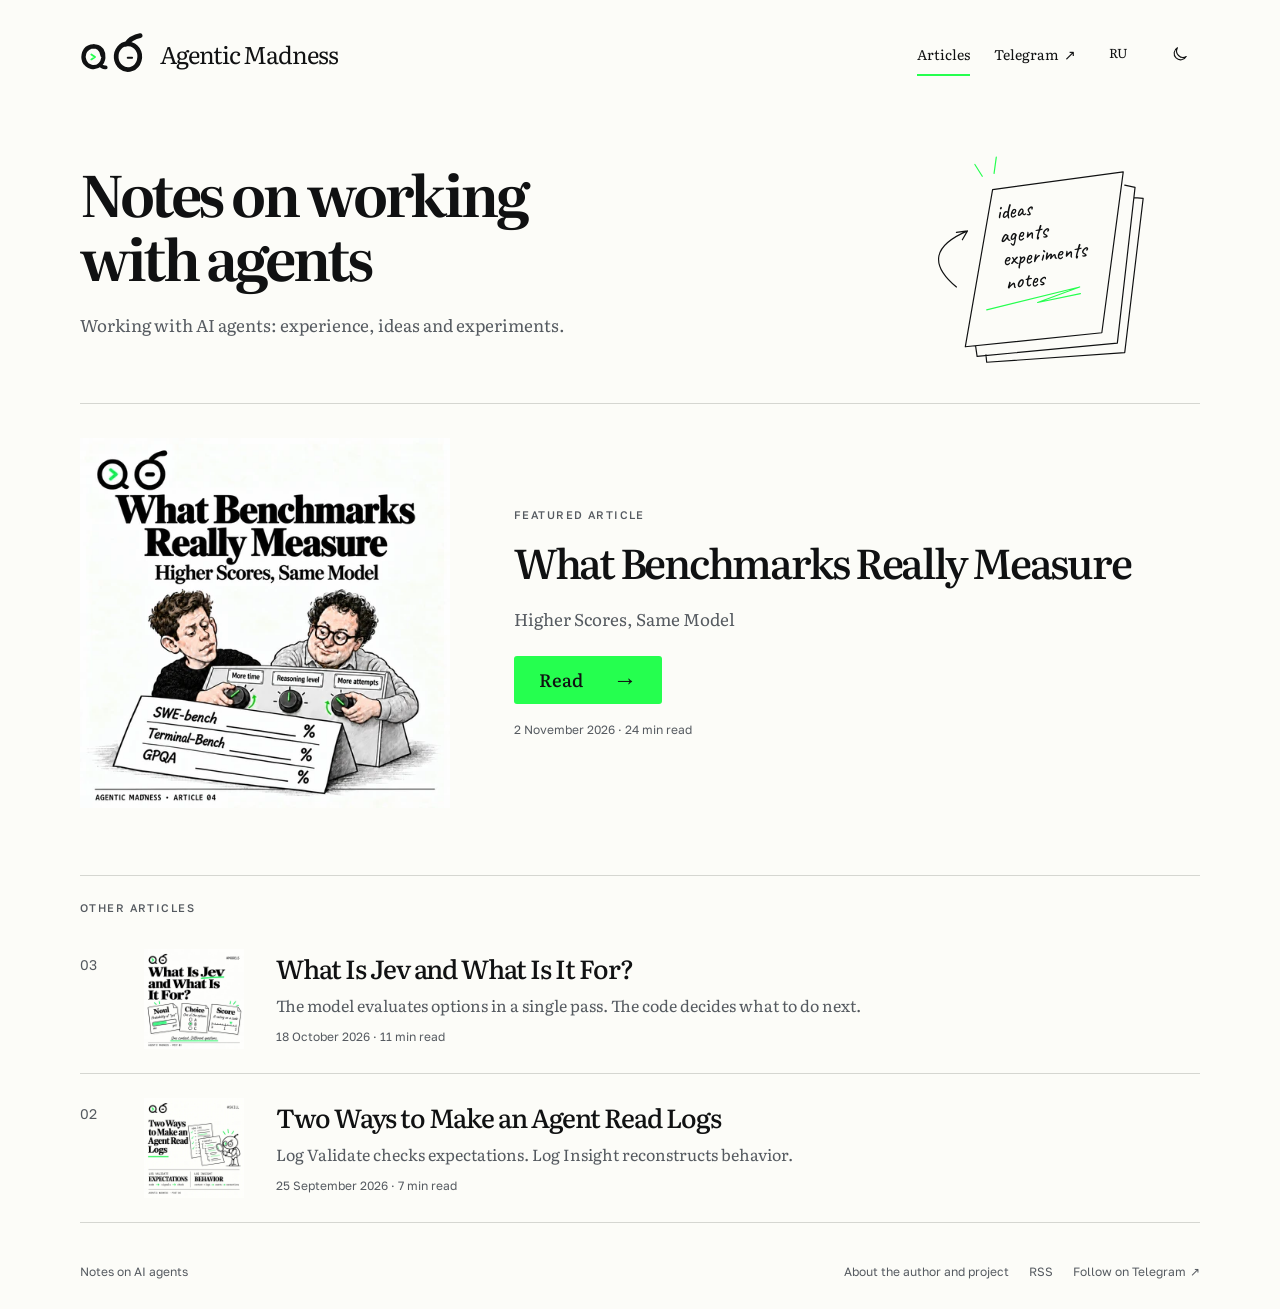
==== commit e9b000e1: "Deploy agentic-madness.com" ====
--- a/en/index.html
+++ b/en/index.html
@@ -1,7 +1,7 @@
-<!DOCTYPE html><html lang="en" data-theme="light"><head><meta charset="utf-8"><meta name="viewport" content="width=device-width, initial-scale=1"><title>Agentic Madness — Practical Work with AI Agents</title><meta name="description" content="Working with AI agents: experience, ideas and experiments."><meta name="google-site-verification" content="QAlcIxzeUEj-Bz4RAMF-JlXkKNdyJYGy_0wqJb3vkJM"><meta name="yandex-verification" content="e8970f777efe10f8"><meta name="msvalidate.01" content="9D9E6ACCE65FF9F6845810A7A17249B0"><link rel="canonical" href="https://agentic-madness.com/en/"><link rel="alternate" hreflang="ru" href="https://agentic-madness.com/ru/"><link rel="alternate" hreflang="en" href="https://agentic-madness.com/en/"><link rel="alternate" hreflang="x-default" href="https://agentic-madness.com/en/"><link rel="icon" href="/favicon.svg" type="image/svg+xml"><link rel="alternate" type="application/rss+xml" title="Agentic Madness" href="/en/rss.xml"><meta property="og:type" content="website"><meta property="og:title" content="Agentic Madness — Practical Work with AI Agents"><meta property="og:description" content="Working with AI agents: experience, ideas and experiments."><meta property="og:url" content="https://agentic-madness.com/en/"><meta property="og:locale" content="en_US"><meta property="og:image" content="https://agentic-madness.com/media/03-jev-01/covers/cover-en.png"><meta property="og:image:alt" content="What Is Jev and What Is It For: three cards for Noul, Choice and Score show a yes probability, an option choice and a rating scale."><meta property="og:image:width" content="1254"><meta property="og:image:height" content="1254"><meta name="twitter:card" content="summary_large_image"><meta name="twitter:title" content="Agentic Madness — Practical Work with AI Agents"><meta name="twitter:description" content="Working with AI agents: experience, ideas and experiments."><meta name="twitter:image" content="https://agentic-madness.com/media/03-jev-01/covers/cover-en.png"><meta name="twitter:image:alt" content="What Is Jev and What Is It For: three cards for Noul, Choice and Score show a yes probability, an option choice and a rating scale."><script>
+<!DOCTYPE html><html lang="en" data-theme="light"><head><meta charset="utf-8"><meta name="viewport" content="width=device-width, initial-scale=1"><title>Agentic Madness — Practical Work with AI Agents</title><meta name="description" content="Working with AI agents: experience, ideas and experiments."><meta name="google-site-verification" content="QAlcIxzeUEj-Bz4RAMF-JlXkKNdyJYGy_0wqJb3vkJM"><meta name="yandex-verification" content="e8970f777efe10f8"><meta name="msvalidate.01" content="9D9E6ACCE65FF9F6845810A7A17249B0"><link rel="canonical" href="https://agentic-madness.com/en/"><link rel="alternate" hreflang="ru" href="https://agentic-madness.com/ru/"><link rel="alternate" hreflang="en" href="https://agentic-madness.com/en/"><link rel="alternate" hreflang="x-default" href="https://agentic-madness.com/en/"><link rel="icon" href="/favicon.svg" type="image/svg+xml"><link rel="alternate" type="application/rss+xml" title="Agentic Madness" href="/en/rss.xml"><meta property="og:type" content="website"><meta property="og:title" content="Agentic Madness — Practical Work with AI Agents"><meta property="og:description" content="Working with AI agents: experience, ideas and experiments."><meta property="og:url" content="https://agentic-madness.com/en/"><meta property="og:locale" content="en_US"><meta property="og:image" content="https://agentic-madness.com/media/04-benchmarks/en/cover-en.png"><meta property="og:image:alt" content="Two figures turn the time, reasoning and attempt knobs behind a benchmark table."><meta property="og:image:width" content="1254"><meta property="og:image:height" content="1254"><meta name="twitter:card" content="summary_large_image"><meta name="twitter:title" content="Agentic Madness — Practical Work with AI Agents"><meta name="twitter:description" content="Working with AI agents: experience, ideas and experiments."><meta name="twitter:image" content="https://agentic-madness.com/media/04-benchmarks/en/cover-en.png"><meta name="twitter:image:alt" content="Two figures turn the time, reasoning and attempt knobs behind a benchmark table."><script>
     // Set the saved choice before paint; first visits always start in light.
     let savedTheme;
     try { savedTheme = localStorage.getItem('ab-theme'); } catch {}
     document.documentElement.dataset.theme = savedTheme === 'dark' ? 'dark' : 'light';
   </script><link rel="stylesheet" href="/_astro/Base.DkuzZ1Ej.css"></head><body><div class="site"><a class="skip" href="#main">Skip to content</a><header class="site-head shell" id="top"><a class="brand" href="/en/" aria-label="Agentic Madness — home"><svg class="logo" viewBox="140 298 802 519" aria-hidden="true"><g transform="translate(-44.5 54)" fill="none" stroke-linecap="round" stroke-linejoin="round"><path d="M466 519 C458 437 397 395 323 411 C242 429 211 517 242 593 C274 669 371 692 434 638 C484 595 491 511 457 456 C424 405 349 392 286 429 C226 465 211 548 248 614" stroke="currentColor" stroke-width="53"></path><path d="M434 638 C452 661 477 674 507 671" stroke="currentColor" stroke-width="46"></path><path d="M674 430 C618 500 626 610 700 669 C780 733 897 689 926 586 C956 482 890 383 792 378 C743 375 701 394 674 430 M760 382 C805 323 868 287 939 274" stroke="currentColor" stroke-width="59"></path><path d="M327 509 L373 540 L327 571" stroke="#25FF4F" stroke-width="23"></path><path d="M782 550 H838" stroke="currentColor" stroke-width="23"></path></g></svg><span>Agentic Madness</span></a><div class="header-tools"><nav class="navigation" aria-label="Main navigation"><a class="active" href="/en/#posts">Articles</a><a class="external-link" href="https://t.me/agentic_madness" target="_blank" rel="noopener">Telegram <span class="external-arrow" aria-hidden="true">↗</span></a></nav><a class="language" href="/ru/" aria-label="Читать на русском" hreflang="ru" lang="ru"><span class="ink-link">RU</span></a><button class="theme-toggle" type="button" aria-label="Switch to dark theme" data-to-dark="Switch to dark theme" data-to-light="Switch to light theme" title="Switch to dark theme"><span class="moon"><svg viewBox="0 0 24 24" aria-hidden="true"><path d="M20.3 15.4A8.6 8.6 0 0 1 8.6 3.7 8.6 8.6 0 1 0 20.3 15.4Z"></path></svg></span><span class="sun"><svg viewBox="0 0 24 24" aria-hidden="true"><circle cx="12" cy="12" r="4"></circle><path d="M12 2v2m0 16v2M2 12h2m16 0h2M5 5l1.4 1.4m11.2 11.2L19 19M5 19l1.4-1.4M17.6 6.4 19 5"></path></svg></span></button></div></header><main id="main" class="home shell"><section class="sketch-intro"><div><h1>Notes on working with agents</h1><p>Working with AI agents: experience, ideas and experiments.</p></div><div class="notebook"><svg class="sketch sketch-notebook" data-ink-reveal viewBox="0 0 420 320" aria-hidden="true" focusable="false"><g fill="none" stroke="currentColor" stroke-width="1.6" stroke-linecap="round" stroke-linejoin="round"><path class="paper" d="M139 78 316 54 287 272 102 291Z M318 72l14 3-24 211-190 18-2-14 M331 89l12 1-25 209-187 13-1-10"/><path class="notebook-arrow" pathLength="1" d="M90 210q-55-46 15-76m-15 2 15-2-7 12"/><path class="green-pen notebook-underline" pathLength="1" d="m131 241 126-31-57 21 58-12"/><path class="green-pen" d="M125 60l-10-16m26 12 3-22"/><g class="hand-ink" lang="en" data-graphic-text fill="currentColor" stroke="none" transform="rotate(-7 200 160)"><text x="151" y="112">ideas</text><text x="151" y="144">agents</text><text x="151" y="176">experiments</text><text x="151" y="208">notes</text></g></g></svg>
-</div></section><section class="lead-material" id="posts" aria-labelledby="feature-title"><a class="hero-sketch media-cover" href="/en/posts/what-is-jev-and-what-is-it-for/" aria-label="Read: What Is Jev and What Is It For?"><img class="cover-light" src="/media/03-jev-01/covers/cover-en.png.1254.webp" srcset="/media/03-jev-01/covers/cover-en.png.480.webp 480w, /media/03-jev-01/covers/cover-en.png.960.webp 960w, /media/03-jev-01/covers/cover-en.png.1254.webp 1254w" sizes="(max-width: 320px) calc(100vw - 40px), (max-width: 650px) 280px, (max-width: 1150px) calc(32vw - 23.04px), 370px" alt="What Is Jev and What Is It For: three cards for Noul, Choice and Score show a yes probability, an option choice and a rating scale." width="1254" height="1254" fetchpriority="high"><img class="cover-dark" src="/media/03-jev-01/covers/cover-dark-en.png.1254.webp" srcset="/media/03-jev-01/covers/cover-dark-en.png.480.webp 480w, /media/03-jev-01/covers/cover-dark-en.png.960.webp 960w, /media/03-jev-01/covers/cover-dark-en.png.1254.webp 1254w" sizes="(max-width: 320px) calc(100vw - 40px), (max-width: 650px) 280px, (max-width: 1150px) calc(32vw - 23.04px), 370px" alt="" aria-hidden="true" width="1254" height="1254" fetchpriority="high" loading="lazy" decoding="async"></a><div class="feature-copy"><p class="kicker">Featured article</p><h2 id="feature-title"><a class="ink-link" href="/en/posts/what-is-jev-and-what-is-it-for/">What Is Jev and What Is It For?</a></h2><p class="teaser">The model evaluates options in a single pass. The code decides what to do next.</p><a class="read" href="/en/posts/what-is-jev-and-what-is-it-for/">Read <span aria-hidden="true">→</span></a><p class="feature-meta"><time datetime="2026-10-18T00:00:00.000Z">18 October 2026</time> · 11 min read</p></div></section><section class="post-list" aria-labelledby="more-label"><h2 id="more-label" class="kicker">Other articles</h2><a class="post-entry" href="/en/posts/two-ways-to-make-an-agent-read-logs/"><span class="post-number" aria-hidden="true">02</span><img class="cover-light" src="/media/02-log-analysis/cover-en.png.1254.webp" srcset="/media/02-log-analysis/cover-en.png.480.webp 480w, /media/02-log-analysis/cover-en.png.960.webp 960w, /media/02-log-analysis/cover-en.png.1254.webp 1254w" sizes="(max-width: 650px) 56px, 100px" alt="English cover — Two Ways to Make an Agent Read Logs, Log Validate and Log Insight" width="1254" height="1254" loading="lazy" decoding="async"><img class="cover-dark" src="/media/02-log-analysis/cover-dark-en.png.1254.webp" srcset="/media/02-log-analysis/cover-dark-en.png.480.webp 480w, /media/02-log-analysis/cover-dark-en.png.960.webp 960w, /media/02-log-analysis/cover-dark-en.png.1254.webp 1254w" sizes="(max-width: 650px) 56px, 100px" alt="" aria-hidden="true" width="1254" height="1254" loading="lazy" decoding="async"><div><h3><span class="ink-link">Two Ways to Make an Agent Read Logs</span></h3><p>Log Validate checks expectations. Log Insight reconstructs behavior.</p><p class="feature-meta"><time datetime="2026-09-25T00:00:00.000Z">25 September 2026</time> · 7 min read</p></div><span class="post-arrow" aria-hidden="true">→</span></a></section></main><footer class="site-foot shell" data-astro-cid-nns7i3if><span data-astro-cid-nns7i3if>Notes on AI agents</span><div class="subscriptions" data-astro-cid-nns7i3if><a href="/en/about/" data-astro-cid-nns7i3if>About the author and project</a><a href="/en/rss.xml" data-astro-cid-nns7i3if>RSS</a><a class="external-link" href="https://t.me/agentic_madness" target="_blank" rel="noopener" data-astro-cid-nns7i3if>Follow on Telegram <span class="external-arrow" aria-hidden="true" data-astro-cid-nns7i3if>↗</span></a></div></footer></div><script type="module">var e=document.querySelector(`.theme-toggle`);if(e){let t=()=>{let t=document.documentElement.dataset.theme===`dark`?e.dataset.toLight:e.dataset.toDark;e.setAttribute(`aria-label`,t),e.title=t};e.addEventListener(`click`,()=>{let e=document.documentElement.dataset.theme===`dark`?`light`:`dark`;document.documentElement.dataset.themeMotion=`ready`,document.documentElement.dataset.theme=e;try{localStorage.setItem(`ab-theme`,e)}catch{}t()}),t()}if(!matchMedia(`(prefers-reduced-motion: reduce)`).matches){let e=new IntersectionObserver(t=>{for(let n of t)!n.isIntersecting||n.intersectionRatio<.2||(n.target.dataset.inkState=`drawn`,e.unobserve(n.target))},{threshold:.2});document.querySelectorAll(`[data-ink-reveal]`).forEach(t=>e.observe(t))}</script></body></html>+</div></section><section class="lead-material" id="posts" aria-labelledby="feature-title"><a class="hero-sketch media-cover" href="/en/posts/what-benchmarks-really-measure/" aria-label="Read: What Benchmarks Really Measure"><img src="/media/04-benchmarks/en/cover-en.png.1254.webp" srcset="/media/04-benchmarks/en/cover-en.png.480.webp 480w, /media/04-benchmarks/en/cover-en.png.960.webp 960w, /media/04-benchmarks/en/cover-en.png.1254.webp 1254w" sizes="(max-width: 320px) calc(100vw - 40px), (max-width: 650px) 280px, (max-width: 1150px) calc(32vw - 23.04px), 370px" alt="Two figures turn the time, reasoning and attempt knobs behind a benchmark table." width="1254" height="1254" fetchpriority="high"></a><div class="feature-copy"><p class="kicker">Featured article</p><h2 id="feature-title"><a class="ink-link" href="/en/posts/what-benchmarks-really-measure/">What Benchmarks Really Measure</a></h2><p class="teaser">Higher Scores, Same Model</p><a class="read" href="/en/posts/what-benchmarks-really-measure/">Read <span aria-hidden="true">→</span></a><p class="feature-meta"><time datetime="2026-11-02T00:00:00.000Z">2 November 2026</time> · 24 min read</p></div></section><section class="post-list" aria-labelledby="more-label"><h2 id="more-label" class="kicker">Other articles</h2><a class="post-entry" href="/en/posts/what-is-jev-and-what-is-it-for/"><span class="post-number" aria-hidden="true">03</span><img class="cover-light" src="/media/03-jev-01/covers/cover-en.png.1254.webp" srcset="/media/03-jev-01/covers/cover-en.png.480.webp 480w, /media/03-jev-01/covers/cover-en.png.960.webp 960w, /media/03-jev-01/covers/cover-en.png.1254.webp 1254w" sizes="(max-width: 650px) 56px, 100px" alt="What Is Jev and What Is It For: three cards for Noul, Choice and Score show a yes probability, an option choice and a rating scale." width="1254" height="1254" loading="lazy" decoding="async"><img class="cover-dark" src="/media/03-jev-01/covers/cover-dark-en.png.1254.webp" srcset="/media/03-jev-01/covers/cover-dark-en.png.480.webp 480w, /media/03-jev-01/covers/cover-dark-en.png.960.webp 960w, /media/03-jev-01/covers/cover-dark-en.png.1254.webp 1254w" sizes="(max-width: 650px) 56px, 100px" alt="" aria-hidden="true" width="1254" height="1254" loading="lazy" decoding="async"><div><h3><span class="ink-link">What Is Jev and What Is It For?</span></h3><p>The model evaluates options in a single pass. The code decides what to do next.</p><p class="feature-meta"><time datetime="2026-10-18T00:00:00.000Z">18 October 2026</time> · 11 min read</p></div><span class="post-arrow" aria-hidden="true">→</span></a><a class="post-entry" href="/en/posts/two-ways-to-make-an-agent-read-logs/"><span class="post-number" aria-hidden="true">02</span><img class="cover-light" src="/media/02-log-analysis/cover-en.png.1254.webp" srcset="/media/02-log-analysis/cover-en.png.480.webp 480w, /media/02-log-analysis/cover-en.png.960.webp 960w, /media/02-log-analysis/cover-en.png.1254.webp 1254w" sizes="(max-width: 650px) 56px, 100px" alt="English cover — Two Ways to Make an Agent Read Logs, Log Validate and Log Insight" width="1254" height="1254" loading="lazy" decoding="async"><img class="cover-dark" src="/media/02-log-analysis/cover-dark-en.png.1254.webp" srcset="/media/02-log-analysis/cover-dark-en.png.480.webp 480w, /media/02-log-analysis/cover-dark-en.png.960.webp 960w, /media/02-log-analysis/cover-dark-en.png.1254.webp 1254w" sizes="(max-width: 650px) 56px, 100px" alt="" aria-hidden="true" width="1254" height="1254" loading="lazy" decoding="async"><div><h3><span class="ink-link">Two Ways to Make an Agent Read Logs</span></h3><p>Log Validate checks expectations. Log Insight reconstructs behavior.</p><p class="feature-meta"><time datetime="2026-09-25T00:00:00.000Z">25 September 2026</time> · 7 min read</p></div><span class="post-arrow" aria-hidden="true">→</span></a></section></main><footer class="site-foot shell" data-astro-cid-nns7i3if><span data-astro-cid-nns7i3if>Notes on AI agents</span><div class="subscriptions" data-astro-cid-nns7i3if><a href="/en/about/" data-astro-cid-nns7i3if>About the author and project</a><a href="/en/rss.xml" data-astro-cid-nns7i3if>RSS</a><a class="external-link" href="https://t.me/agentic_madness" target="_blank" rel="noopener" data-astro-cid-nns7i3if>Follow on Telegram <span class="external-arrow" aria-hidden="true" data-astro-cid-nns7i3if>↗</span></a></div></footer></div><script type="module">var e=document.querySelector(`.theme-toggle`);if(e){let t=()=>{let t=document.documentElement.dataset.theme===`dark`?e.dataset.toLight:e.dataset.toDark;e.setAttribute(`aria-label`,t),e.title=t};e.addEventListener(`click`,()=>{let e=document.documentElement.dataset.theme===`dark`?`light`:`dark`;document.documentElement.dataset.themeMotion=`ready`,document.documentElement.dataset.theme=e;try{localStorage.setItem(`ab-theme`,e)}catch{}t()}),t()}if(!matchMedia(`(prefers-reduced-motion: reduce)`).matches){let e=new IntersectionObserver(t=>{for(let n of t)!n.isIntersecting||n.intersectionRatio<.2||(n.target.dataset.inkState=`drawn`,e.unobserve(n.target))},{threshold:.2});document.querySelectorAll(`[data-ink-reveal]`).forEach(t=>e.observe(t))}</script></body></html>
